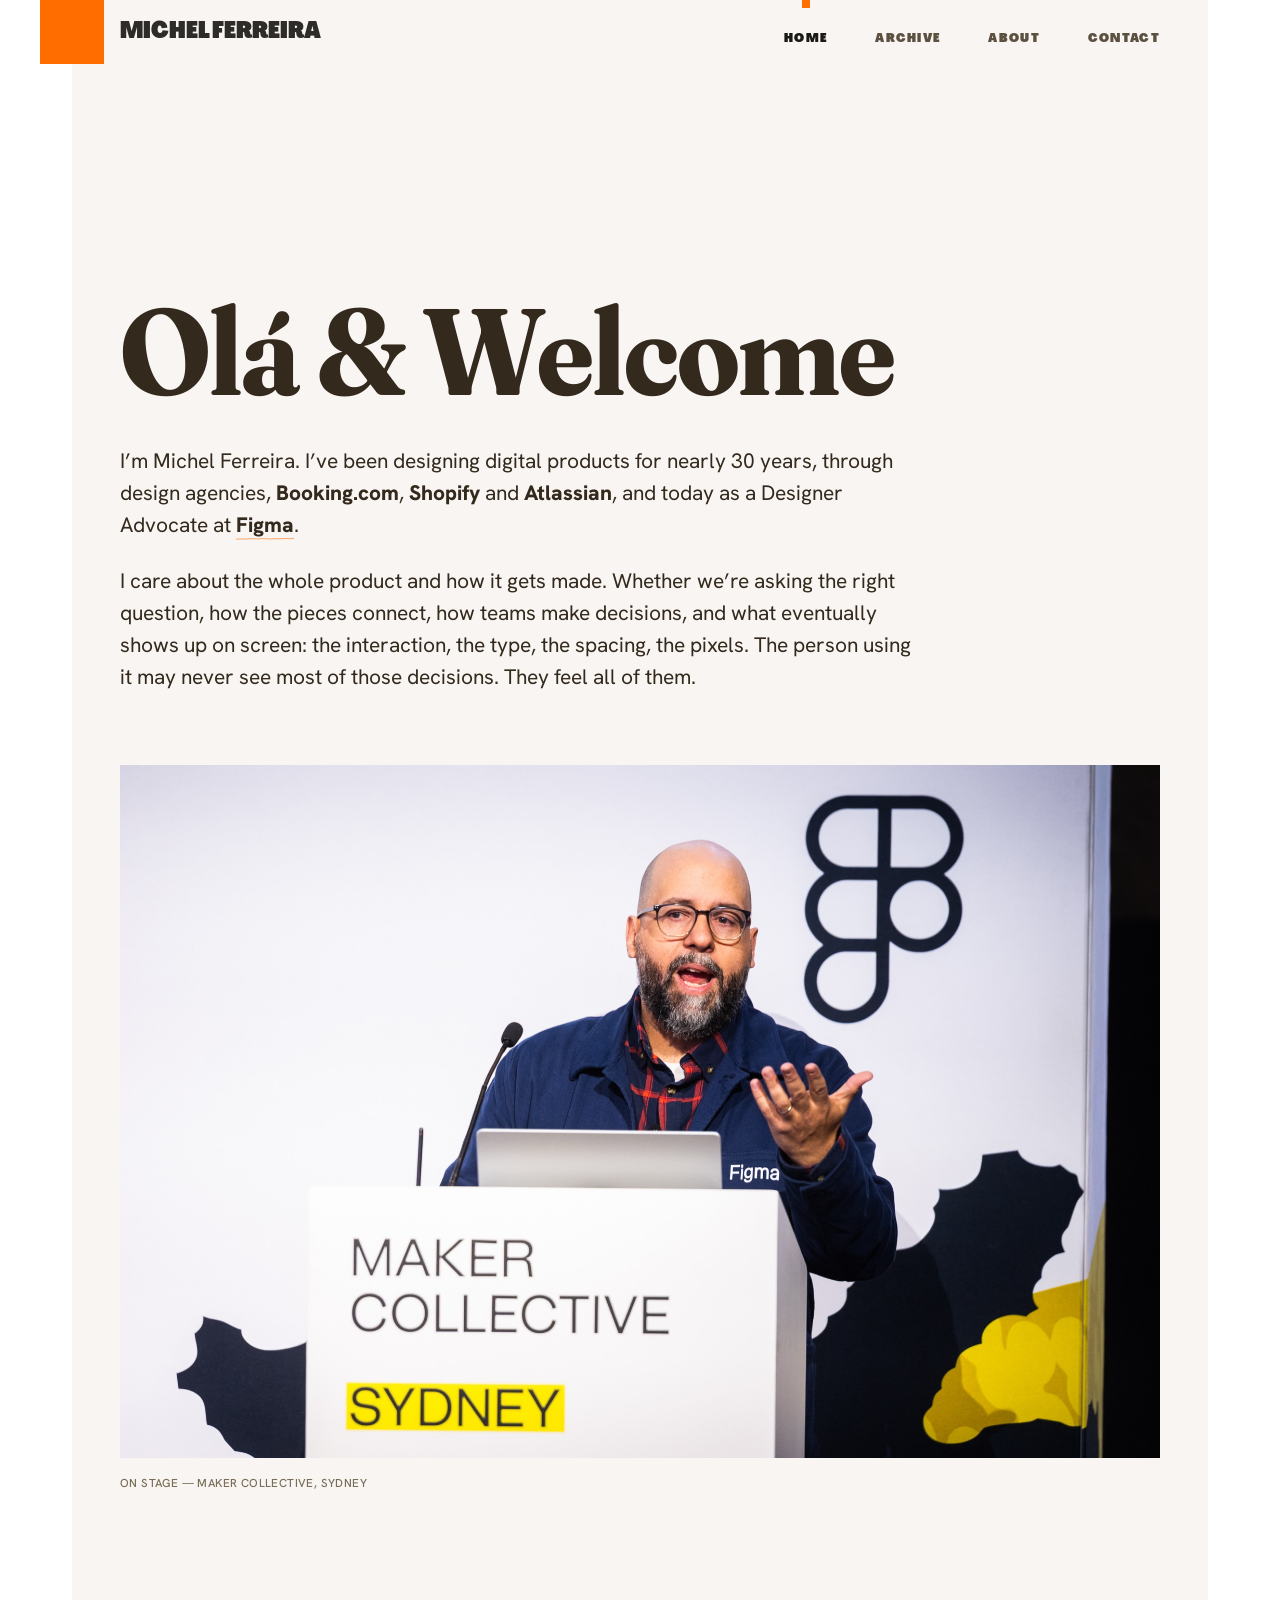
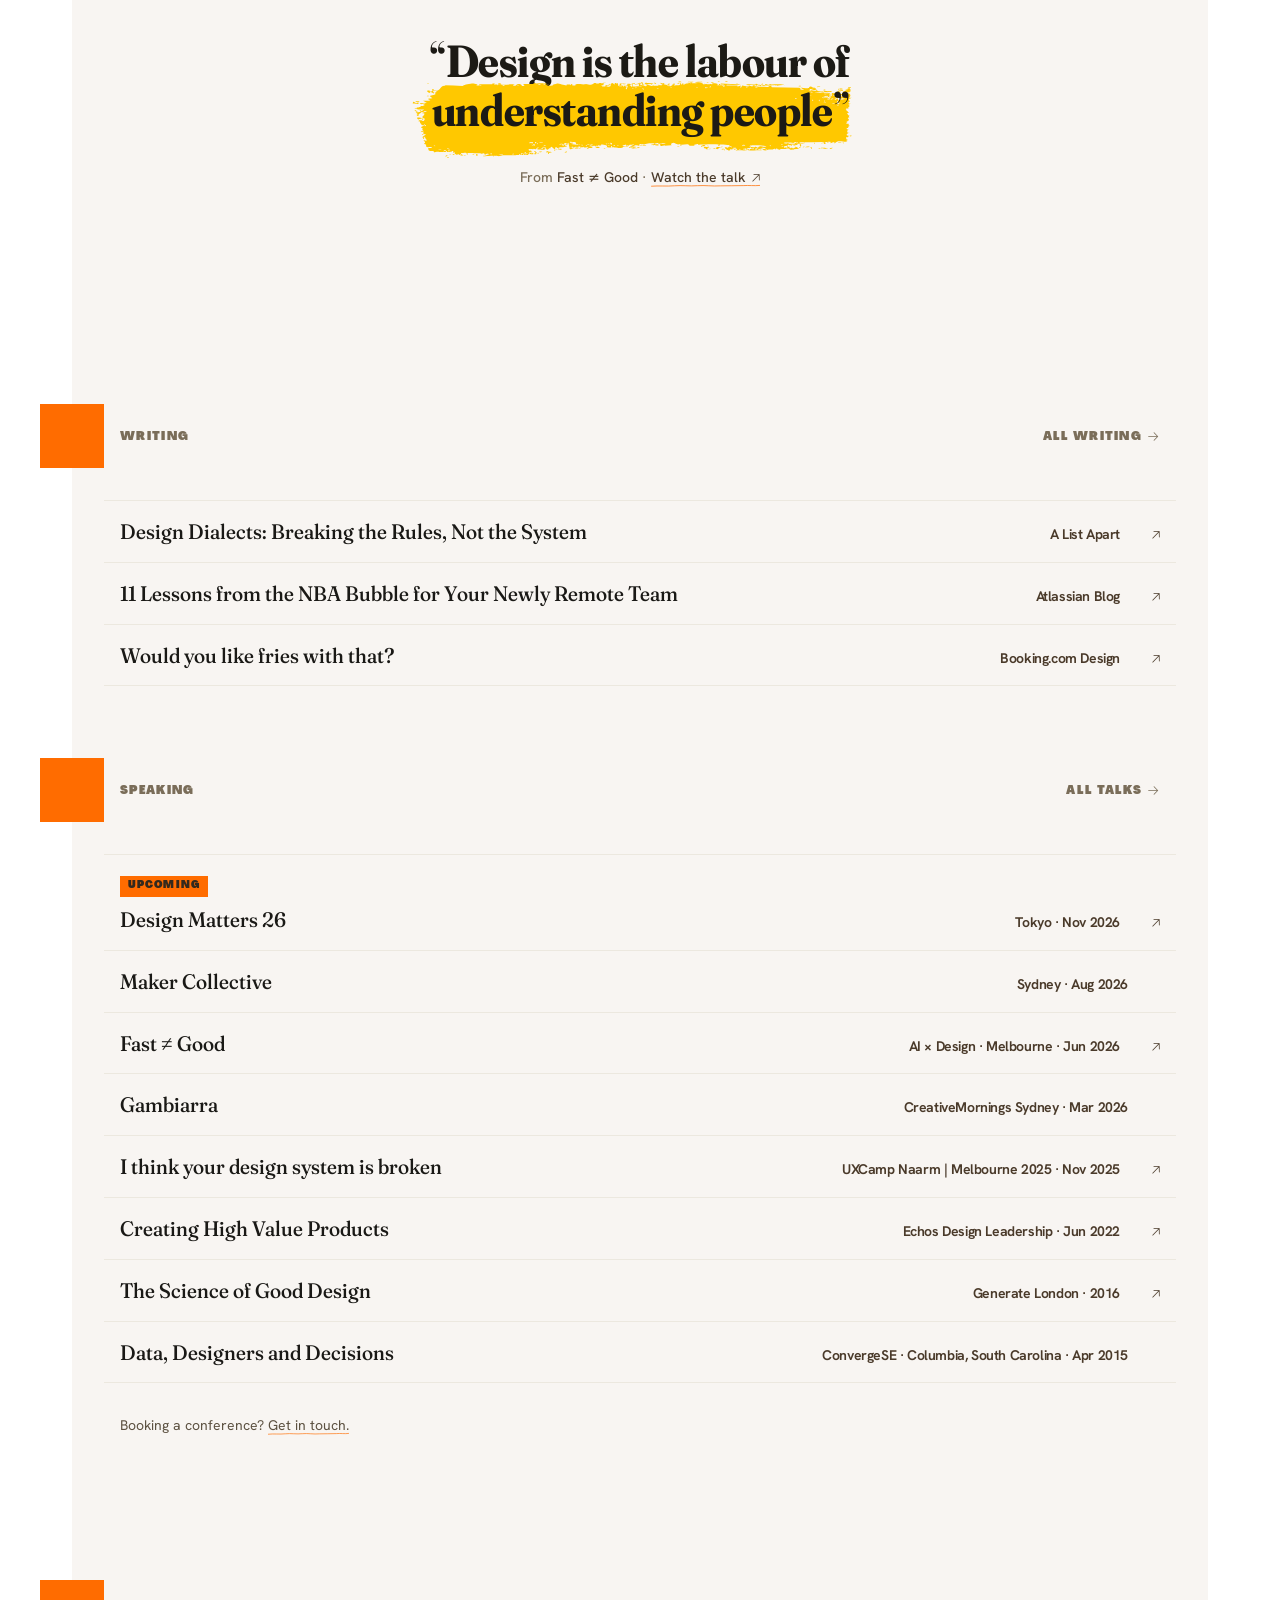
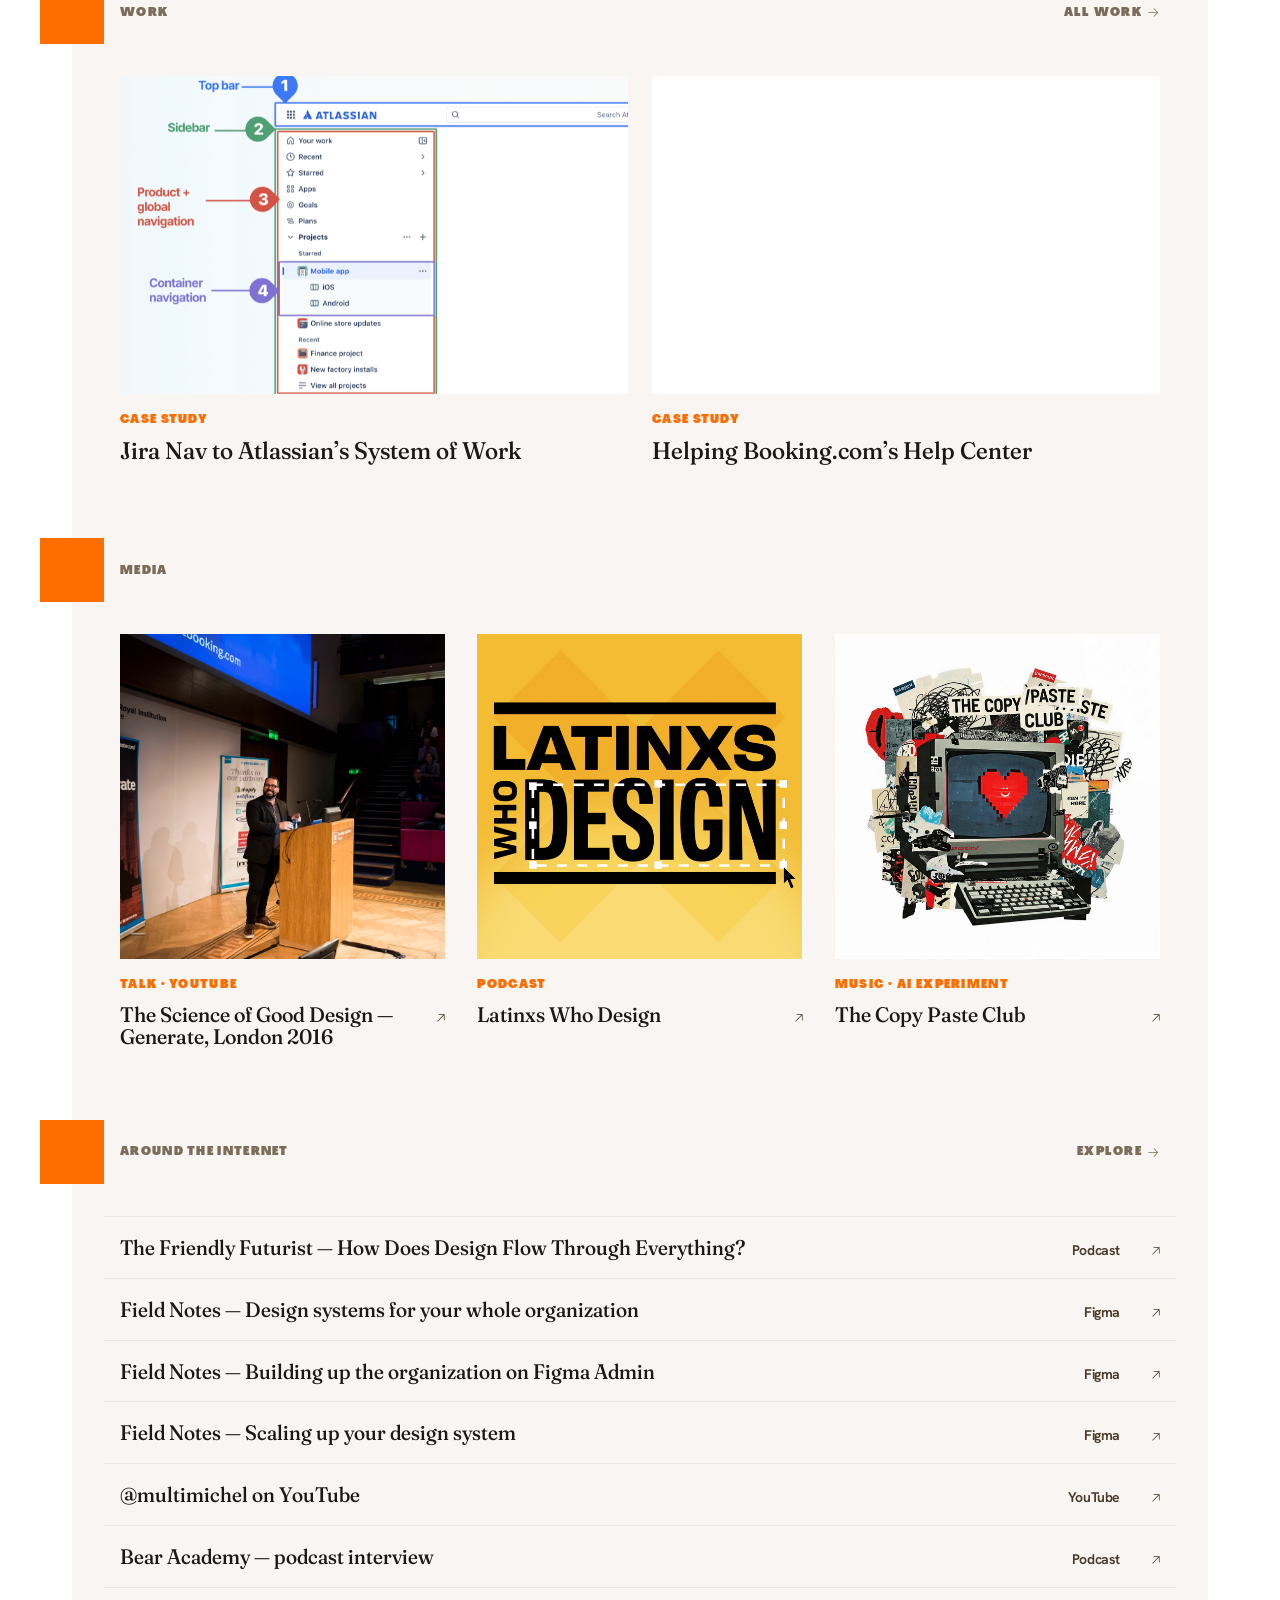
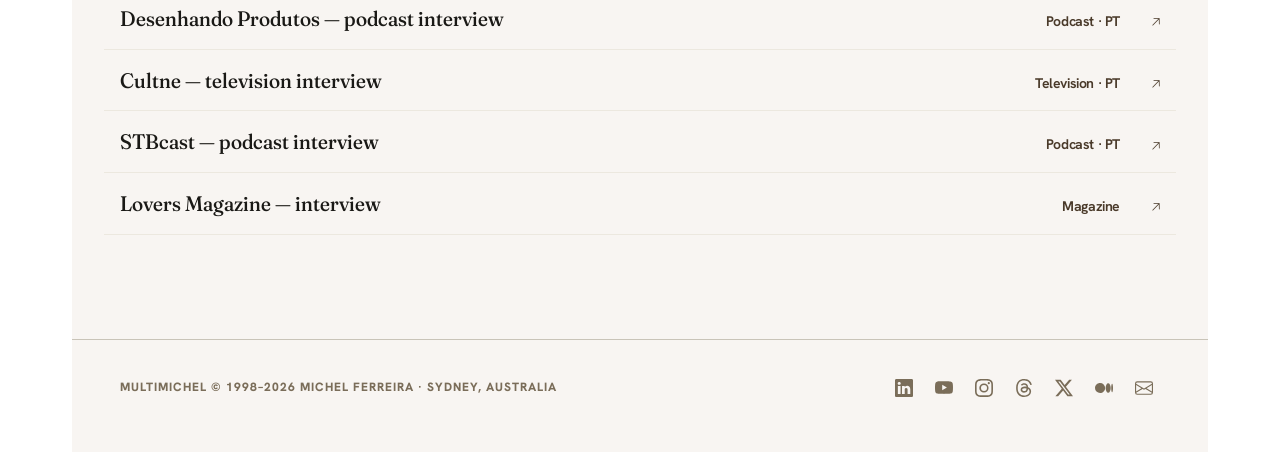
==== index.html @ 92e3f4e1 "Footer social icons: scale to 1.25 Growth is 4px a side against the 8px gap, so the hovered icon com" ====
<!DOCTYPE html>
<html lang="en">
<head>
<meta charset="utf-8">
<meta name="viewport" content="width=device-width, initial-scale=1">
<title>MultiMichel — Michel Ferreira</title>
<meta name="description" content="Michel Ferreira — designer, speaker, podcaster, writer. Designer Advocate at Figma. Building things on the web since 1998.">
<meta property="og:title" content="MultiMichel — Michel Ferreira">
<meta property="og:description" content="Designer, speaker, podcaster, writer. Building things on the web since 1998.">
<link rel="stylesheet" href="tokens.css?v=69">
<link rel="stylesheet" href="multimichel.css?v=69">
<link rel="canonical" href="https://multimichel.com/">
<meta property="og:image" content="https://multimichel.com/img/og-default.jpg">
<meta property="og:image:width" content="1200">
<meta property="og:image:height" content="630">
<meta property="og:type" content="website">
<meta property="og:url" content="https://multimichel.com/">
<meta name="twitter:card" content="summary_large_image">
<link rel="icon" href="/favicon.svg" type="image/svg+xml">
<link rel="apple-touch-icon" href="/apple-touch-icon.png">
<meta name="theme-color" content="#F8F5F2">
</head>
<body>
<a class="skiplink" href="#main">Skip to content</a>

<header class="site">
  <div class="brand">
    <button class="brand-menu" type="button" aria-expanded="false" aria-controls="mobile-nav" aria-label="Open menu"><span class="menu-icon"><span></span><span></span></span></button>
    <a class="brand-link" href="/">MICHEL FERREIRA</a>
  </div>
  <nav class="main">
    <a href="/" aria-current="page">HOME</a>
    <a href="/archive">ARCHIVE</a>
    <a href="/about">ABOUT</a>
    <a href="/contact">CONTACT</a>
  </nav>
  <nav class="mobile-nav" id="mobile-nav" aria-label="Site">
    <a href="/" aria-current="page">HOME</a>
    <a href="/archive">ARCHIVE</a>
    <a href="/about">ABOUT</a>
    <a href="/contact">CONTACT</a>
  </nav>
</header>

<main id="main">
<div class="wrap">

  <section class="hero">
    <h1 class="display">Olá &amp; Welcome</h1>
    <div class="lede">
      <p>I&rsquo;m Michel Ferreira. I&rsquo;ve been designing digital products for nearly 30 years, through design agencies, <b>Booking.com</b>, <b>Shopify</b> and <b>Atlassian</b>, and today as a Designer Advocate at <b><a href="https://www.figma.com" target="_blank" rel="noopener noreferrer">Figma</a></b>.</p>
      <p>I care about the whole product and how it gets made. Whether we&rsquo;re asking the right question, how the pieces connect, how teams make decisions, and what eventually shows up on screen: the interaction, the type, the spacing, the pixels. The person using it may never see most of those decisions. They feel all of them.</p>
    </div>
  </section>

  <figure class="full natural">
    <img width="2000" height="1333" src="img/hero-speaking.jpg" alt="Michel Ferreira speaking at Maker Collective Sydney, laptop with a Figma sticker visible on the podium">
    <figcaption>On stage — Maker Collective, Sydney</figcaption>
  </figure>

  <figure class="quote-block">
    <blockquote class="quote"><span class="quote-mark">&ldquo;</span>Design is the labour of <span class="quote-tail"><span class="hl"><img class="hl-mark" src="img/highlight.svg" alt="" aria-hidden="true">understanding people</span><span class="quote-mark">&rdquo;</span></span></blockquote>
    <figcaption class="quote-source">
      From <cite>Fast &ne; Good</cite> · <a href="https://conffab.com/presentation/fast-≠-good/?gl=5ulxY9lWmOlu" target="_blank" rel="noopener noreferrer">Watch the talk<span class="arrow" aria-hidden="true">↗&#xFE0E;</span></a>
    </figcaption>
  </figure>

  <section id="writing">
    <div class="sechead"><i class="tab"></i><h2>Writing</h2><a class="more" href="/archive#Writing">All writing<span class="arrow" aria-hidden="true">→&#xFE0E;</span></a></div>
    <div class="rowlist" id="writing-list"></div>
  </section>

  <section id="speaking">
    <div class="sechead"><i class="tab"></i><h2>Speaking</h2><a class="more" href="/archive#Talk">All talks<span class="arrow" aria-hidden="true">→&#xFE0E;</span></a></div>
    <div class="rowlist" id="speaking-list"></div>
    <p class="aside-note">Booking a conference? <a href="/contact" class="aside-note-link">Get in touch.</a></p>
  </section>

  <section id="work">
    <div class="sechead"><i class="tab"></i><h2>Work</h2><a class="more" href="/archive#Work">All work<span class="arrow" aria-hidden="true">→&#xFE0E;</span></a></div>
    <div class="work-grid">
      <a class="work-card" href="/work-atlassian">
        <div class="zoomframe"><img loading="lazy" decoding="async" width="1600" height="1354" src="img/work-atlassian-cover.webp" alt="Annotated Atlassian Jira navigation diagram: top bar, sidebar, product and global navigation, container navigation" style="object-position:center 22%"></div>
        <div class="work-label">Case study</div>
        <div class="work-card-title"><img class="brush" src="img/highlight-white.svg" alt="" aria-hidden="true">Jira Nav to Atlassian&rsquo;s System of Work</div>
      </a>
      <a class="work-card" href="/work-booking">
        <div class="zoomframe"><img loading="lazy" decoding="async" width="1028" height="1548" src="img/work-booking-cover.png" alt="Booking.com cancellation policy screen on a phone mockup" style="object-position:center 30%"></div>
        <div class="work-label">Case study</div>
        <div class="work-card-title"><img class="brush" src="img/highlight-white.svg" alt="" aria-hidden="true">Helping Booking.com&rsquo;s Help Center</div>
      </a>
    </div>
  </section>

  <section id="media">
    <div class="sechead"><i class="tab"></i><h2>Media</h2></div>
    <div class="media-grid">
      <a class="media-card" href="https://www.youtube.com/watch?v=4Nk0ray32i0" target="_blank" rel="noopener noreferrer">
        <div class="zoomframe"><img loading="lazy" decoding="async" width="1400" height="934" src="img/generate-london-2016.jpg" alt="Michel Ferreira speaking at Generate Conference, London 2016" style="object-position:22% 38%"></div>
        <div class="media-label">Talk · YouTube</div>
        <div class="media-card-title"><span>The Science of Good Design — Generate, London 2016</span><span class="go" aria-hidden="true">↗&#xFE0E;</span></div>
      </a>
      <a class="media-card" href="https://open.spotify.com/show/0J3JdhM454AvedlYlXqeRZ" target="_blank" rel="noopener noreferrer">
        <div class="zoomframe"><img loading="lazy" decoding="async" width="640" height="640" src="img/media-latinxs.jpg" alt="Michel Ferreira recording an interview for Latinxs Who Design"></div>
        <div class="media-label">Podcast</div>
        <div class="media-card-title"><span>Latinxs Who Design</span><span class="go" aria-hidden="true">↗&#xFE0E;</span></div>
      </a>
      <a class="media-card" href="https://open.spotify.com/artist/4h20EEaSsJha8OKMiTfINg" target="_blank" rel="noopener noreferrer">
        <div class="zoomframe"><img loading="lazy" decoding="async" width="640" height="640" src="img/media-copypaste.jpg" alt="Michel Ferreira, portrait"></div>
        <div class="media-label">Music · AI experiment</div>
        <div class="media-card-title"><span>The Copy Paste Club</span><span class="go" aria-hidden="true">↗&#xFE0E;</span></div>
      </a>
    </div>
  </section>

  <section id="elsewhere">
    <div class="sechead"><i class="tab"></i><h2>Around the internet</h2><a class="more" href="/archive">Explore<span class="arrow" aria-hidden="true">→&#xFE0E;</span></a></div>
    <div class="rowlist" id="about-list"></div>
  </section>

</div>
</main>

<footer class="site">
  <p class="fineprint">MULTIMICHEL © 1998–2026 MICHEL FERREIRA · SYDNEY, AUSTRALIA</p>
  <nav class="social" aria-label="Elsewhere">
    <a class="social-icon" href="https://www.linkedin.com/in/michelpferreira/" target="_blank" rel="noopener noreferrer" aria-label="LinkedIn" title="LinkedIn"><svg viewBox="0 0 16 16" width="18" height="18" fill="currentColor" aria-hidden="true" focusable="false"><path d="M0 1.146C0 .513.526 0 1.175 0h13.65C15.474 0 16 .513 16 1.146v13.708c0 .633-.526 1.146-1.175 1.146H1.175C.526 16 0 15.487 0 14.854zm4.943 12.248V6.169H2.542v7.225zm-1.2-8.212c.837 0 1.358-.554 1.358-1.248-.015-.709-.52-1.248-1.342-1.248S2.4 3.226 2.4 3.934c0 .694.521 1.248 1.327 1.248zm4.908 8.212V9.359c0-.216.016-.432.08-.586.173-.431.568-.878 1.232-.878.869 0 1.216.662 1.216 1.634v3.865h2.401V9.25c0-2.22-1.184-3.252-2.764-3.252-1.274 0-1.845.7-2.165 1.193v.025h-.016l.016-.025V6.169h-2.4c.03.678 0 7.225 0 7.225z"/></svg></a>
    <a class="social-icon" href="https://www.youtube.com/@multimichel" target="_blank" rel="noopener noreferrer" aria-label="YouTube" title="YouTube"><svg viewBox="0 0 16 16" width="18" height="18" fill="currentColor" aria-hidden="true" focusable="false"><path d="M8.051 1.999h.089c.822.003 4.987.033 6.11.335a2.01 2.01 0 0 1 1.415 1.42c.101.38.172.883.22 1.402l.01.104.022.26.008.104c.065.914.073 1.77.074 1.957v.075c-.001.194-.01 1.108-.082 2.06l-.008.105-.009.104c-.05.572-.124 1.14-.235 1.558a2.01 2.01 0 0 1-1.415 1.42c-1.16.312-5.569.334-6.18.335h-.142c-.309 0-1.587-.006-2.927-.052l-.17-.006-.087-.004-.171-.007-.171-.007c-1.11-.049-2.167-.128-2.654-.26a2.01 2.01 0 0 1-1.415-1.419c-.111-.417-.185-.986-.235-1.558L.09 9.82l-.008-.104A31 31 0 0 1 0 7.68v-.123c.002-.215.01-.958.064-1.778l.007-.103.003-.052.008-.104.022-.26.01-.104c.048-.519.119-1.023.22-1.402a2.01 2.01 0 0 1 1.415-1.42c.487-.13 1.544-.21 2.654-.26l.17-.007.172-.006.086-.003.171-.007A100 100 0 0 1 7.858 2zM6.4 5.209v4.818l4.157-2.408z"/></svg></a>
    <a class="social-icon" href="https://instagram.com/multimichel" target="_blank" rel="noopener noreferrer" aria-label="Instagram" title="Instagram"><svg viewBox="0 0 16 16" width="18" height="18" fill="currentColor" aria-hidden="true" focusable="false"><path d="M8 0C5.829 0 5.556.01 4.703.048 3.85.088 3.269.222 2.76.42a3.9 3.9 0 0 0-1.417.923A3.9 3.9 0 0 0 .42 2.76C.222 3.268.087 3.85.048 4.7.01 5.555 0 5.827 0 8.001c0 2.172.01 2.444.048 3.297.04.852.174 1.433.372 1.942.205.526.478.972.923 1.417.444.445.89.719 1.416.923.51.198 1.09.333 1.942.372C5.555 15.99 5.827 16 8 16s2.444-.01 3.298-.048c.851-.04 1.434-.174 1.943-.372a3.9 3.9 0 0 0 1.416-.923c.445-.445.718-.891.923-1.417.197-.509.332-1.09.372-1.942C15.99 10.445 16 10.173 16 8s-.01-2.445-.048-3.299c-.04-.851-.175-1.433-.372-1.941a3.9 3.9 0 0 0-.923-1.417A3.9 3.9 0 0 0 13.24.42c-.51-.198-1.092-.333-1.943-.372C10.443.01 10.172 0 7.998 0zm-.717 1.442h.718c2.136 0 2.389.007 3.232.046.78.035 1.204.166 1.486.275.373.145.64.319.92.599s.453.546.598.92c.11.281.24.705.275 1.485.039.843.047 1.096.047 3.231s-.008 2.389-.047 3.232c-.035.78-.166 1.203-.275 1.485a2.5 2.5 0 0 1-.599.919c-.28.28-.546.453-.92.598-.28.11-.704.24-1.485.276-.843.038-1.096.047-3.232.047s-2.39-.009-3.233-.047c-.78-.036-1.203-.166-1.485-.276a2.5 2.5 0 0 1-.92-.598 2.5 2.5 0 0 1-.6-.92c-.109-.281-.24-.705-.275-1.485-.038-.843-.046-1.096-.046-3.233s.008-2.388.046-3.231c.036-.78.166-1.204.276-1.486.145-.373.319-.64.599-.92s.546-.453.92-.598c.282-.11.705-.24 1.485-.276.738-.034 1.024-.044 2.515-.045zm4.988 1.328a.96.96 0 1 0 0 1.92.96.96 0 0 0 0-1.92m-4.27 1.122a4.109 4.109 0 1 0 0 8.217 4.109 4.109 0 0 0 0-8.217m0 1.441a2.667 2.667 0 1 1 0 5.334 2.667 2.667 0 0 1 0-5.334"/></svg></a>
    <a class="social-icon" href="https://www.threads.com/@multimichel" target="_blank" rel="noopener noreferrer" aria-label="Threads" title="Threads"><svg viewBox="0 0 16 16" width="18" height="18" fill="currentColor" aria-hidden="true" focusable="false"><path d="M6.321 6.016c-.27-.18-1.166-.802-1.166-.802.756-1.081 1.753-1.502 3.132-1.502.975 0 1.803.327 2.394.948s.928 1.509 1.005 2.644q.492.207.905.484c1.109.745 1.719 1.86 1.719 3.137 0 2.716-2.226 5.075-6.256 5.075C4.594 16 1 13.987 1 7.994 1 2.034 4.482 0 8.044 0 9.69 0 13.55.243 15 5.036l-1.36.353C12.516 1.974 10.163 1.43 8.006 1.43c-3.565 0-5.582 2.171-5.582 6.79 0 4.143 2.254 6.343 5.63 6.343 2.777 0 4.847-1.443 4.847-3.556 0-1.438-1.208-2.127-1.27-2.127-.236 1.234-.868 3.31-3.644 3.31-1.618 0-3.013-1.118-3.013-2.582 0-2.09 1.984-2.847 3.55-2.847.586 0 1.294.04 1.663.114 0-.637-.54-1.728-1.9-1.728-1.25 0-1.566.405-1.967.868ZM8.716 8.19c-2.04 0-2.304.87-2.304 1.416 0 .878 1.043 1.168 1.6 1.168 1.02 0 2.067-.282 2.232-2.423a6.2 6.2 0 0 0-1.528-.161"/></svg></a>
    <a class="social-icon" href="https://x.com/multimichel" target="_blank" rel="noopener noreferrer" aria-label="X" title="X"><svg viewBox="0 0 16 16" width="18" height="18" fill="currentColor" aria-hidden="true" focusable="false"><path d="M12.6.75h2.454l-5.36 6.142L16 15.25h-4.937l-3.867-5.07-4.425 5.07H.316l5.733-6.57L0 .75h5.063l3.495 4.633L12.601.75Zm-.86 13.028h1.36L4.323 2.145H2.865z"/></svg></a>
    <a class="social-icon" href="https://multimichel.medium.com/" target="_blank" rel="noopener noreferrer" aria-label="Medium" title="Medium"><svg viewBox="0 0 16 16" width="18" height="18" fill="currentColor" aria-hidden="true" focusable="false"><path d="M9.025 8c0 2.485-2.02 4.5-4.513 4.5A4.506 4.506 0 0 1 0 8c0-2.486 2.02-4.5 4.512-4.5A4.506 4.506 0 0 1 9.025 8m4.95 0c0 2.34-1.01 4.236-2.256 4.236S9.463 10.339 9.463 8c0-2.34 1.01-4.236 2.256-4.236S13.975 5.661 13.975 8M16 8c0 2.096-.355 3.795-.794 3.795-.438 0-.793-1.7-.793-3.795 0-2.096.355-3.795.794-3.795.438 0 .793 1.699.793 3.795"/></svg></a>
    <a class="social-icon" href="/contact" aria-label="Email Michel" title="Email Michel"><svg viewBox="0 0 16 16" width="18" height="18" fill="currentColor" aria-hidden="true" focusable="false"><path d="M0 4a2 2 0 0 1 2-2h12a2 2 0 0 1 2 2v8a2 2 0 0 1-2 2H2a2 2 0 0 1-2-2zm2-1a1 1 0 0 0-1 1v.217l7 4.2 7-4.2V4a1 1 0 0 0-1-1zm13 2.383-4.708 2.825L15 11.105zm-.034 6.876-5.64-3.471L8 9.583l-1.326-.795-5.64 3.47A1 1 0 0 0 2 13h12a1 1 0 0 0 .966-.741M1 11.105l4.708-2.897L1 5.383z"/></svg></a>
  </nav>
</footer>

<script src="content.js?v=69"></script>
<script src="nav.js?v=69" defer></script>
<script>
(function(){
  function esc(s){return (s||"").replace(/&/g,"&amp;").replace(/</g,"&lt;")}

  // One row grammar for every list on this page:
  //   [kicker]   status or category, its own line
  //   Title            ↗   title left, action arrow at the right edge
  //   metadata
  // The arrow is a sibling of the title, never part of its text.
  // See .row in multimichel.css.
  function row(href, titleHtml, metaHtml, kickerHtml){
    var tag = href ? 'a' : 'div';
    var openAttrs = href ? ' href="'+href+'"'+MM.linkAttrs(href) : '';
    return '<'+tag+' class="row"'+openAttrs+'>'
      + (kickerHtml ? '<span class="kicker-line">'+kickerHtml+'</span>' : '')
      + '<span class="t">'+titleHtml+'</span>'
      + MM.actionMark(href)
      + '<span class="m">'+metaHtml+'</span>'
      + '</'+tag+'>';
  }

  // Writing is EDITORIALLY curated, not sorted by recency. These three show
  // continuity across the career — an independent publication, a company Michel
  // worked for, and the same practice a decade earlier. Fast ≠ Good is
  // deliberately absent: it already owns the quote feature directly above.
  // Home credits the PUBLICATION — who put the piece out — and drops the
  // platform it happens to be hosted on. The archive prints both. Same record,
  // two contexts: publication + platform are real fields on the item, not a
  // presentation-only override.
  var writingPicks = ["w-dialects", "w-nba-bubble", "w-fries"];
  document.getElementById("writing-list").innerHTML = writingPicks.map(function(id){
    var i = MM.items.filter(function(x){return x.id===id})[0];
    return i ? row(i.url, esc(i.title), esc(i.publication || i.platform || "")) : "";
  }).join("");

  // Speaking on Home is an edited selection that tells the ARC — current work
  // deliberately mixed with historical anchors, so the section reads as a long
  // speaking career rather than the Figma era alone. Recency is not the rule
  // and "pre-2026" is not a hiding rule: an entry appears because it is
  // upcoming, or because featured:true marks it as an anchor worth showing.
  // The full history lives in archive.html.
  var speakingFormats = {talk:1, keynote:1, panel:1, workshop:1, webinar:1};
  var talks = MM.items.filter(function(i){
    if (i.type !== "Talk" || !speakingFormats[i.format]) return false;
    if (i.status === "upcoming") return true;
    return i.status === "past" && i.featured === true && i.format !== "webinar";
  });
  talks.sort(function(a,b){
    if ((a.status==="upcoming") !== (b.status==="upcoming")) return a.status==="upcoming" ? -1 : 1;
    return String(b.date).localeCompare(String(a.date));
  });
  // eventName is editorial — rendered exactly as stored, never rebuilt from
  // eventName + location. talkTitle (when present) is the row title and
  // eventName drops into the meta line instead; showLocation controls
  // whether location is also shown there (off when it's baked into eventName,
  // e.g. "UXCamp Melbourne", "CreativeMornings Sydney").
  document.getElementById("speaking-list").innerHTML = talks.map(function(i){
    var title = i.talkTitle || i.eventName;
    var metaParts = [];
    if (i.talkTitle) metaParts.push(i.eventName);
    if (i.showLocation && i.location) metaParts.push(i.location);
    metaParts.push(i.displayDate || String(i.date).slice(0,4));
    // Status gets its own line above the title — it is neither part of the
    // title nor part of the metadata sentence. It disappears on its own the
    // moment an event stops being "upcoming".
    var kicker = i.status==="upcoming" ? '<span class="up">UPCOMING</span>' : null;
    return row(i.url, esc(title), metaParts.filter(Boolean).join(" · "), kicker);
  }).join("");

  // Around the internet — interviews and appearances elsewhere, newest first.
  var elsewhere = MM.items.filter(function(i){return i.type==="Interview" || i.type==="Video"});
  elsewhere.sort(function(a,b){return b.year-a.year});
  document.getElementById("about-list").innerHTML = elsewhere.map(function(i){
    var meta = [i.kind, i.lang==="pt-BR"?"PT":null].filter(Boolean).join(" · ");
    return row(i.url, esc(i.title), meta);
  }).join("");
})();
</script>
</body>
</html>
---- tokens.css ----
/* ============================================================
   MultiMichel — Design Tokens
   Source of truth: Figma node 1:1988 (Michel.com)
   Every visual value in the codebase must reference these.
   No hardcoded colors, sizes, fonts, or spacing anywhere else.
   ============================================================ */

/* ---------- FONT FILES ----------
   Agrandir is the IDENTITY face and is licensed for this site — it stays,
   untouched, on the wordmark and the labels.

   Family and Founders Grotesk (Klim) are not licensed here; their name tables
   say so out loud ("Not Licensed for Desktop Use"). They are replaced by the
   two open-licence faces that stand closest to them:

     Family           → Fraunces        (OFL, variable: opsz · wght · SOFT · WONK)
     Founders Grotesk → Hanken Grotesk  (OFL, variable: wght)

   Both replacements are VARIABLE, so one file per subset covers every weight
   the site asks for and the old per-weight file split disappears. Licences
   ship beside them (fonts/*-OFL.txt).

   The metrics are NOT the same as the originals, so the --type-* values below
   were re-tuned against them rather than carried over. See "REPLACEMENT
   TUNING" under ---------- TYPE ----------. */
@font-face{font-family:"Agrandir";src:url("fonts/Agrandir-TightBlack.ttf") format("truetype");font-weight:900;font-display:swap}
@font-face{font-family:"Fraunces";src:url("fonts/Fraunces-latin.woff2") format("woff2");font-weight:100 900;font-display:swap;unicode-range:U+0000-00FF,U+0131,U+0152-0153,U+02BB-02BC,U+02C6,U+02DA,U+02DC,U+0304,U+0308,U+0329,U+2000-206F,U+20AC,U+2122,U+2191,U+2193,U+2212,U+2215,U+FEFF,U+FFFD}
@font-face{font-family:"Fraunces";src:url("fonts/Fraunces-latin-ext.woff2") format("woff2");font-weight:100 900;font-display:swap;unicode-range:U+0100-02BA,U+02BD-02C5,U+02C7-02CC,U+02CE-02D7,U+02DD-02FF,U+0304,U+0308,U+0329,U+1D00-1DBF,U+1E00-1E9F,U+1EF2-1EFF,U+2020,U+20A0-20AB,U+20AD-20C0,U+2113,U+2C60-2C7F,U+A720-A7FF}
@font-face{font-family:"Hanken Grotesk";src:url("fonts/HankenGrotesk-latin.woff2") format("woff2");font-weight:100 900;font-display:swap;unicode-range:U+0000-00FF,U+0131,U+0152-0153,U+02BB-02BC,U+02C6,U+02DA,U+02DC,U+0304,U+0308,U+0329,U+2000-206F,U+20AC,U+2122,U+2191,U+2193,U+2212,U+2215,U+FEFF,U+FFFD}
@font-face{font-family:"Hanken Grotesk";src:url("fonts/HankenGrotesk-latin-ext.woff2") format("woff2");font-weight:100 900;font-display:swap;unicode-range:U+0100-02BA,U+02BD-02C5,U+02C7-02CC,U+02CE-02D7,U+02DD-02FF,U+0304,U+0308,U+0329,U+1D00-1DBF,U+1E00-1E9F,U+1EF2-1EFF,U+2020,U+20A0-20AB,U+20AD-20C0,U+2113,U+2C60-2C7F,U+A720-A7FF}


:root {

  /* ---------- FONTS ----------
     DECISION MADE: free stack for the two text faces, Agrandir kept.
     Nothing else in the codebase may name a font family directly.

       --font-serif    display + editorial serif   Fraunces        (was Family)
       --font-grotesk  running body + metadata     Hanken Grotesk  (was Founders)
       --font-label    IDENTITY — wordmark, nav,
                       section labels, chips       Agrandir        (unchanged)

     --font-label has no free substitute listed on purpose: Agrandir IS the
     identity here. If it ever fails to load the generic sans is a fallback,
     not a replacement. */
  --font-serif: "Fraunces", Georgia, "Times New Roman", serif;
  --font-grotesk: "Hanken Grotesk", system-ui, -apple-system, "Segoe UI", sans-serif;
  --font-label: "Agrandir", system-ui, sans-serif;

  /* ---------- the action mark ----------
     AGRANDIR DRAWS THE ARROW. Not a symbol font, and not whatever the system
     happens to hand back.

     Neither Fraunces nor Hanken Grotesk carries U+2197 or U+2192, so the mark
     is never drawn by the text faces. The original site got away with that in
     one place only: on the Media cards the arrow inherited the SERIF stack and
     Family — which does carry both glyphs — drew it, a real designed arrow.
     Everywhere else it fell through to whatever the platform supplied, which
     is how ↗ reached a colour emoji font on macOS.

     Agrandir carries both glyphs, is licensed, is already loaded, and is the
     identity face. So it draws every arrow on the site: one designed mark,
     identical on every platform, and structurally incapable of resolving to an
     emoji because the first font in the stack has the glyph. The symbol fonts
     stay on the tail purely as a net for the case where Agrandir fails to
     load — never trim them, but they should never be reached either. */
  --font-arrow: "Agrandir", "Apple Symbols", "Segoe UI Symbol",
                "Noto Sans Symbols 2", "DejaVu Sans", system-ui, sans-serif;
  /* Agrandir draws a small arrow on its em — 0.39em against Family's 0.71em —
     so the mark needs a much larger font-size to arrive at the same OPTICAL
     size. 1.18rem puts the ↗ at 7.4px tall, which is the size Family drew it
     on the Media cards: the one arrow in the original design that a real
     typeface drew, and the size this site is matching. rem, never em: the mark
     is the same size in every context by design. */
  --type-arrow-size: 1.18rem;

  /* ---------- Fraunces recipes, one per visual role ----------

     Fraunces is not set one way, because the design does not use its serif for
     one job. Four recipes, and a surface takes the one matching its ROLE — never
     the one matching its section.

     WONK 0 in all of them. Fraunces ships its wonky alternates on, which is
     where the ornamental circled ampersand in "Olá & Welcome" came from; WONK 0
     is the family's own conventional set. Never drop it from a recipe.

     opsz is pinned per role rather than left on `font-optical-sizing: auto`.
     Automatic optical sizing ties the cut to the pixel size, which is not what
     decides character here — the role is.

     SOFT rounds the terminals and is what keeps the serif warm rather than
     sharp. It is deliberately low on the quote MARKS alone. */

  /* Display — the hero and the quote's own two lines. Identical axes and weight
     by design, so they are one recipe: two tokens holding the same numbers is
     just a future drift. Only their sizes differ. */
  --serif-display: "opsz" 118, "SOFT" 48, "WONK" 0;
  --serif-display-weight: 700;

  /* The quote marks, and only the marks. They sit lighter than the words they
     enclose on purpose — the punctuation should not weigh as much as the
     sentence. Opening and closing take the same treatment: they are one role. */
  --serif-quote-mark: "opsz" 118, "SOFT" 6, "WONK" 0;
  --serif-quote-mark-weight: 625;

  /* Editorial rows — Writing, Speaking, Around the internet, Archive. Inherited
     from <body>, so it is what the serif does unless a surface says otherwise. */
  --serif-row: "opsz" 78, "SOFT" 48, "WONK" 0;
  --serif-row-weight: 500;

  /* Cards — Work and Media share their cut and differ only in size and leading,
     because they are the same component carrying different hierarchy. */
  --serif-card: "opsz" 72, "SOFT" 40, "WONK" 0;
  --serif-card-weight: 500;

  /* Emphasis inside running body copy. Hanken's 700 sits far closer to its own
     regular than Founders Grotesk Bold sat to Founders Regular, so <strong>
     was reading as a semibold and the company names stopped landing. 800
     restores the original's stem contrast against the body while still
     belonging inside the sentence; 850 starts to read as a separate weight.
     This is BODY emphasis only — heading and label weights are untouched. */
  --weight-emphasis: 800;

  /* ---------- COLOR ---------- */
  --paper: #F8F5F2;        /* page background — never pure white */
  --slate: #33291D;        /* primary dark: hero, intro body */
  --oak: #4A3A2A;          /* row metadata */
  --dim: #5C5141;          /* navigation */
  --ink: #1A1916;          /* row titles */
  --ink-quote: #1C1A15;    /* quote */
  --masthead: #2E2C29;     /* MICHEL FERREIRA */
  --muted: #7A6D59;        /* section labels (WRITING, SPEAKING, WORK) */
  --rule-light: #ECE8DF;   /* row separators */
  --rule-strong: #C9C4B8;  /* link underlines */
  --orange: #FF6C00;       /* the only orange. header block, section markers,
                              CASE STUDY label, hovers. Use sparingly. */
  --highlight: #F5C518;    /* hand-drawn quote highlight (verify against Figma) */

  /* ---------- TYPE ----------
     REPLACEMENT TUNING — read this before "correcting" any number below.

     The px values here are NOT the original design's numbers. Fraunces and
     Hanken Grotesk are set on different bodies than Family and Founders, so
     carrying the old numbers across would have changed the design:

                       cap/em      x-height/em
       Family   →  Fraunces      .660 → .700    .468 → .482
       Founders →  Hanken        .630 → .697    .437 → .493

     Hanken paints ~13% larger and ~11% wider at the same px: dropped in at
     24px it pushed the About prose from 7 lines to 8 and the intro from 6 to
     7. So each face is scaled back to the ORIGINAL optical size — matching
     x-height (text) and cap-height (display) — which also restores the
     original line lengths:

       serif  ×0.945   (660 / 700 cap) — display tiers only; see the row title
       sans   ×0.885   (24px Founders ≡ 21.25px Hanken, by x-height and by measure)

     The serif's set width is a separate problem, solved separately by pinning
     opsz — see the three recipes above. The scales assume that pinning; without
     it no size below is right. Note the EDITORIAL tier ends up needing no
     scaling at all, because its recipe already matches Family Medium's width.

     LEADING IS THEN HELD IN ABSOLUTE TERMS. Body copy still sets on a 35.5px
     line at desktop; the RATIO rises (1.48 → 1.67) purely because the em it is
     a ratio OF got smaller. Same apparent type size, same line length, same
     rhythm — that is the whole point. Scaling the ratio back down to "look
     normal" would tighten the page by ~17% and undo the match.

     Anything the label face (Agrandir) sets is untouched: it did not change. */
  /* Masthead — label face, 900, uppercase.
     Leading is declared in px, not inherited: body's 1.5 ratio is a body-copy
     value and on 24px produced a 36px line box — off the 8pt grid (36 = 4×8+4).
     32px puts the masthead's line box back on the grid. This governs the BOX
     only; Agrandir's caps fill its ascent almost exactly (cap 720 / asc 750)
     so the visible glyphs still sit high inside it. That is a font metric and
     is deliberately left alone. */
  --type-masthead-size: 24px;
  --type-masthead-leading: 32px;
  --type-masthead-tracking: -0.096px;

  /* Nav + section labels — label face, 900, uppercase */
  --type-label-size: 13px;
  --type-label-leading: 1.5;
  --type-label-tracking: 1.3px;
  /* Pen underline: rem, never em. As an em the same declaration produced a
     4.4px stroke on a 13px label and 8.2px on 24px prose — one treatment,
     three thicknesses. */
  --pen-thickness: 0.34rem;
  --pen-thickness-hover: 0.42rem;

  /* Hero — display recipe. 137px is the tuned desktop size; the clamp floor and
     slope are unchanged, so the headline holds its proportion down to a phone.
     Tracking is the tuned -1.8px expressed against that 137px as an em, so it
     stays proportional across the clamp instead of biting harder as type
     shrinks. */
  --type-hero-size: 137px;
  --type-hero-tracking: -0.0131em;

  /* There is no lede TYPE role. The homepage intro reads in the same Hanken
     style as every other paragraph on the site; what makes it the intro is
     where it sits and how wide it runs, not a size of its own. Hierarchy comes
     from composition. Only the paragraph gap below is intro-specific, and that
     is layout, not typography. */
  --gap-lede-paragraph: 24px;   /* between the two opening paragraphs */

  /* THE reading style. One Hanken paragraph setting for the whole site — the
     homepage intro, the About prose, anywhere running copy appears. 21/32 are
     chosen numbers, not computed ones: 32 sits on the 8pt grid and the ratio is
     written as the pair itself so the deliberate values stay visible and land
     exactly, rather than as a rounded decimal that computes to 32.004.
     The clamp steps down to a second deliberate pair, 16/24, because 21px in a
     294px phone column sets a 26-character line. Both ends are real values. */
  --type-body-size: clamp(16px, 1.8vw, 21px);
  --type-body-leading-ratio: calc(32 / 21);

  /* CONTENT ROW — Writing, Speaking, Around the internet and the whole Archive
     are ONE component. There is no per-section row typography and there must
     never be: if a list of titled links appears anywhere else, it uses these.
     The 18px/12.5px pairing this replaced was an accidental second tier, not a
     hierarchy level. */
  --type-row-title-size: 21px;
  --type-row-title-leading: 28.8px;

  /* Chips and micro-labels — the tier BELOW section labels: taxonomy chips,
     UPCOMING, archive filters, year counts. Was typed as 11px in four places
     and 11.5px in a fifth. */
  --type-chip-size: 11px;
  --type-chip-tracking: 1.1px;

  /* Secondary description under a row title / inside a case-study grid. Sits
     ABOVE the metadata in the hierarchy, so it may not be smaller than it. */
  --type-sub-size: 15px;

  /* Row metadata — the line under a row title. 650 rather than a nominal 500:
     Hanken runs thin where Founders Medium sat firm, and a light metadata line
     floats away from the title it belongs to, which reads as a spacing fault
     rather than a weight one. */
  --type-row-meta-size: 14px;
  --type-row-meta-leading: 18px;
  --type-row-meta-weight: 650;
  --type-row-meta-tracking: -0.4px;

  /* Wrapped row titles must read as ONE title, not two lines of prose.
     Desktop keeps the roomier 28.8px; mobile tightens to a ratio so a
     two-line serif title stays a single typographic unit. */
  --type-row-title-leading-mobile: 1.12;
  /* --type-row-meta-leading-mobile retired: it resolved to 17.5px against a
     desktop 18px, which is drift, not a breakpoint decision. Metadata sets on
     one leading at every width. */
  --gap-row-title-to-meta: 12px;

  /* Quote — serif Medium, centered. Serif scale, and the tracking follows the
     hero's move to em so it survives the clamp. */
  --type-quote-size: 45px;
  /* Leading lives on .quote as a ratio so it survives the clamp; the unused
     --type-quote-leading that used to sit here stated 48.5px against an actual
     49.68px, which is the kind of dead token that misleads the next reader. */
  --type-quote-tracking: -0.0104em;

  /* CARDS — one component, two hierarchy levels. A Work cover outranks
     everything else in its grid; a Media card sits at the content-row tier.
     They share a cut (--serif-card) and differ only here. */
  --type-work-title-size: 24px;
  --type-work-title-leading: 28.8px;
  --type-media-title-size: 21px;
  --type-media-title-leading: 22.5px;

  /* Case-study page title — serif Medium */
  --type-case-title-size: 28px;

  /* ---------- LAYOUT ---------- */
  /* Measured off the Figma redlines (Frame 5):
       0  → 16   white
       16 → 80   orange block (64×64) — straddles the rail/paper seam
       80 → 96   16px gap
       96        every piece of text: masthead, hero, labels, row titles
     So the block sits *in* the white and the text column is a single line
     all the way down. 16 · 64 · 16 · 96 — all on the 8pt grid. */
  --canvas-reference: 1496px;  /* desktop viewport the Figma frame targets */
  --gutter-page: 72px;         /* document gutter */
  /* TRIAL — desktop square geometry (option B).
     The square must straddle the rail/paper seam the way it already does on
     mobile: 50/50. With the old 16/96 pair it sat 88% in the white rail and
     clipped the paper by only 8px, because the desktop square (64) is SMALLER
     than the rail (72) while the mobile square (32) is BIGGER than its rail
     (24). Moving the block to 40 centres it on the 72px seam (40→104) and the
     text column follows at 120, keeping the 16px gap and the 72px white rail.
     Press G then click SQUARE (or press S) to compare against the old values.
     To revert permanently: content-start 96, block-inset 16. */
  --content-start: 120px;      /* primary content inset — one column, everything */
  --block-inset: 40px;         /* orange block's left edge from the page edge */
  /* The paper's inset from the rail, used on BOTH sides so the left and right
     edges can never drift apart again. Derived, never typed twice. */
  --content-inset: calc(var(--content-start) - var(--rail-width));
  --nav-gap: 48px;

  /* ---------- RAIL ----------
     The page ground is WHITE. The paper canvas is an inner column inset by
     --rail-width on both sides, so white shows down each edge. This is a
     rendered colour change, not empty padding — the contrast break is the
     point. Orange blocks sit on the rail/paper seam. */
  --rail: #FFFFFF;
  --rail-width: 72px;

  /* Left-oriented editorial canvas. NEVER:
     max-width: 1200px; margin: 0 auto;                        */

  /* The intro runs wider than the About prose measure on purpose. Same
     typography, different composition — that is where the hierarchy lives now
     that the intro has no size of its own. */
  --intro-max-width: 800px;

  /* ---------- ORANGE BLOCKS ---------- */
  --block-header-w: 64px;
  --block-header-h: 64px;      /* full square, matches the section markers */
  --block-marker: 64px;        /* section markers: 64 × 64 */
  --nav-current-marker: 8px;   /* current-page marker in the nav — on the 8/16/32 scale */
  --nav-current-marker-mobile: 16px; /* same marker, one step up for the mobile nav's larger links */

  /* ---------- SPACING SCALE ----------
     8pt grid: 8 · 16 · 32 · 48 · 72, plus multiples for large rhythm.
     Every gap, pad and margin must come from this scale. Nothing else. */
  --space-8: 8px;
  --space-16: 16px;
  --space-24-m: 24px;  /* mobile-only step; off the desktop 8/16/32/48/72 set */
  --space-32: 32px;
  --space-48: 48px;
  --space-72: 72px;
  --space-96: 96px;
  --space-128: 128px;
  --space-144: 144px;
  --space-160: 160px;
  --space-192: 192px;

  /* ---------- SECTION RHYTHM ---------- */
  /* --row-height retired: rows are a stacked kicker/title/meta grammar now,
     so their height comes from content + padding, not a fixed minimum. */
  /* Breathing room between two MAJOR narrative sections (About). One token,
     applied to every such boundary — never a per-section margin. */
  --gap-section-major: var(--space-160);
  --gap-label-to-rows: 32px;   /* WRITING label → first row */
  /* ONE canonical label→title relationship. Three components perform this same
     job — a row's kicker above its title, a Work card's CASE STUDY above its
     title, a Media card's label above its title — and all three take this
     token. It is not a general 8px: it is this relationship. */
  --gap-label-to-title: var(--space-8);
  /* Card cover → its label. Shared by both card types, same reasoning. */
  --gap-cover-to-label: var(--space-16);
  --gap-writing-to-speaking: 72px;

  /* ---------- MEDIA ---------- */
  --media-hero-w: 1400px;      /* opening photograph */
  --media-hero-h: 788px;
  --work-image-w: 680px;       /* case-study images */
  --work-image-h: 425px;
  --work-gap: 24px;

  /* ---------- MOTION ---------- */
  --zoom-scale: 1.04;          /* image zoom inside fixed crop: 1.03–1.06 */
  --zoom-duration: 400ms;
  --zoom-ease: cubic-bezier(0.25, 0.1, 0.25, 1);
}

@media (prefers-reduced-motion: reduce) {
  :root {
    --zoom-scale: 1;
    --zoom-duration: 0ms;
  }
}

/* ============================================================
   SUPPLEMENTARY TOKENS — outside node 1:1988's stated scope
   (masthead through WORK). Everything below covers surfaces the
   node doesn't define: case-study detail pages (dark theme, not
   part of the homepage canvas), WCAG-required text-safe color
   variants, and mobile breakpoints. Flagged separately per the
   constitution's authority rule 4 ("this file — for everything
   the Figma node doesn't cover"). Do not merge into the section
   above — keep the Figma-sourced tokens auditable on their own.
   ============================================================ */
:root {
  /* Case-study pages (work-*.html) render dark, matching the
     original black Framer source — outside the homepage canvas. */
  --dark-bg: #1B1611;
  --dark-ink: #F4EDE3;
  --dark-dim: #A99C8D;
  --dark-rule: #3A2F26;
  --white: #FFFFFF; /* intentional pure-white image-card backgrounds, both themes */

  /* Mobile breakpoint (<900px) overrides for --gutter-page / --block-marker.
     Figma's reference canvas is desktop-only (1496px); mobile scale-down is
     my own call per "mobile is authored, not shrunk," not a Figma value. */
  --gutter-page-mobile: 24px;
  --block-marker-mobile: 20px;

  /* The footer fineprint is its OWN micro-label role — heavier, wider-tracked
     and a half-step larger than a caption. It was borrowing --type-caption-size
     and the caption's weight, which made two different jobs look like one. */
  --type-fineprint-size: 12px;
  --type-fineprint-leading: 17.25px;
  --type-fineprint-tracking: 1px;
  --type-fineprint-weight: 800;

  /* Uppercase grotesk micro-labels — figure captions, case-study captions and
     stat labels. Deliberately NOT the fineprint: a caption sits under an image
     and stays quiet. These used to borrow
     --type-label-size (13px), which is the AGRANDIR label size. That worked
     while the grotesk was Founders, whose caps are 10% shallower than
     Agrandir's; Hanken's caps are within 3% of Agrandir's, so at a shared 13px
     a caption would now set as loud as a section label. Its own token, at the
     size that reproduces the original caption. */
  --type-caption-size: 11.5px;

  /* Micro-copy not covered by the Figma type scale (e.g. the "Booking a
     conference?" aside under Speaking). */
  --type-aside-size: 14px;

  /* About / contact surfaces — outside node 1:1988's scope. */
  --portrait-w: 480px;     /* constrained width for a vertical portrait figure */
  --measure: 720px;        /* running prose measure. Unchanged on purpose: the
                              measure is the design; the type was scaled to fit
                              it, not the other way round. */
  --measure-form: 560px;   /* form column — narrower than prose on purpose */
  --type-field-size: 17.5px; /* input text: large enough to feel authored, not admin */
}
---- multimichel.css ----
/* MultiMichel — homepage styles. All visual values come from tokens.css. */

*{margin:0;padding:0;box-sizing:border-box}
html{scroll-behavior:smooth;background:var(--rail)}
/* The ground is white. The paper canvas is an inner column inset by
   --rail-width on both sides, so white shows down each edge for the full
   height of the page. The contrast break is deliberate. */
body{
  background:var(--paper);
  border-left:var(--rail-width) solid var(--rail);
  border-right:var(--rail-width) solid var(--rail);
  color:var(--slate);font-family:var(--font-grotesk);font-variation-settings:normal;font-weight:400;line-height:1.5;-webkit-font-smoothing:antialiased;
  /* Declared ONCE, here, because font-variation-settings inherits: it reaches
     every serif surface on every page without a per-component repeat, and the
     faces that have no such axes (Agrandir, Hanken Grotesk) ignore it. The
     EDITORIAL recipe is the default — most of the serif on this site is row
     titles — and the two display surfaces override it. See tokens.css for the
     three recipes and why opsz is pinned per role rather than left on `auto`. */
  /* No axes here. <body> is set in Hanken, so declaring Fraunces axes on it
     only pushed them onto every element on the page through inheritance —
     which is what made Agrandir report "WONK 0" in devtools. Each serif rule
     now carries its own recipe instead. */
  font-variation-settings:normal;
}
/* height:auto is not optional once images carry intrinsic width/height
   attributes: without it the HTML height attribute dictates layout height and
   a 2000×1333 photo renders 1333px tall. With it, the attributes do only the
   job they are there for — reserving the right box so nothing shifts on load —
   while CSS keeps control of the rendered size. */
img{max-width:100%;height:auto;display:block}
a{color:inherit;text-decoration:none}
/* Emphasis inside running copy. --weight-emphasis, not a bare 700: see
   tokens.css for why Hanken needs more than 700 to match what Founders Bold
   did against its regular. Headings and labels set their own weight and are
   deliberately not routed through this. */
b,strong{font-weight:var(--weight-emphasis)}

/* Left-biased canvas: anchored to the page edge, not centered with auto margins.
   Inside the paper column, text is inset a further 16px so it lands at
   --content-start (72 rail + 16 = 88). The orange blocks pull back that 16px
   to sit flush on the rail/paper seam and break the text alignment on purpose. */
.wrap,header.site{max-width:var(--canvas-reference);padding-left:var(--content-inset);padding-right:var(--content-inset)}

/* Skip link — first focusable element on every page. Off-screen until focused,
   then lands on the marker rail like everything else. */
.skiplink{
  position:absolute;left:-9999px;top:0;z-index:100;
  font-family:var(--font-label);font-variation-settings:normal;font-weight:900;font-size:var(--type-label-size);
  letter-spacing:var(--type-label-tracking);text-transform:uppercase;
  background:var(--slate);color:var(--paper);padding:var(--space-16);
}
.skiplink:focus{left:0}
/* Kept in the document for structure and search, taken out of the picture.
   Not display:none — that would remove it from the accessibility tree too. */
.visually-hidden{
  position:absolute;width:1px;height:1px;margin:-1px;padding:0;
  overflow:hidden;clip-path:inset(50%);white-space:nowrap;border:0;
}

/* ---------- masthead & nav ----------
   The brand square is a real <button> (mobile menu control) and the
   wordmark a separate link, so the square can own its own tap target
   without nesting interactive elements. */
header.site{display:flex;align-items:flex-end;justify-content:space-between;padding-bottom:var(--space-32)}
.brand{display:flex;align-items:center}
.brand-link{text-box:trim-both cap alphabetic;font-family:var(--font-label);font-variation-settings:normal;font-weight:900;font-size:var(--type-masthead-size);line-height:var(--type-masthead-leading);letter-spacing:var(--type-masthead-tracking);color:var(--masthead);text-transform:uppercase}
/* The header square rides the SAME marker rail as every .sechead .tab:
   both resolve to --block-inset from the page edge, so the square hangs
   out of the content column exactly as the section markers do. Margin is
   declared once here — an earlier `margin:0` in this block was silently
   cancelling the rail offset and pulling the square inside the column. */
.brand-menu{
  position:relative;
  width:var(--block-header-w);height:var(--block-header-h);background:var(--orange);
  border:0;padding:0;flex:none;cursor:default;
  display:inline-flex;align-items:center;justify-content:center;
  margin:0 var(--space-16) 0 calc(var(--block-inset) - var(--content-start));
}
.brand-menu:disabled{opacity:1}
.menu-icon{display:none}
nav.main{display:flex;gap:var(--nav-gap);padding-bottom:var(--space-8)}
nav.main a{position:relative;font-family:var(--font-label);font-variation-settings:normal;font-weight:900;font-size:var(--type-label-size);line-height:var(--type-label-leading);letter-spacing:var(--type-label-tracking);color:var(--dim)}

nav.main a[aria-current="page"]{color:var(--ink)}
nav.main a[aria-current="page"]::before{
  content:"";position:absolute;left:50%;transform:translateX(-50%);
  /* Sits on the top edge of the page, level with the brand square, rather than
     floating just above the word. Derived from tokens rather than measured: the
     link sits (header square − its own height − the nav's bottom padding) below
     the header top, so undoing exactly that lands the marker at 0. */
  top:calc(100% + var(--space-8) - var(--block-header-h));
  width:var(--nav-current-marker);height:var(--nav-current-marker);
  background:var(--orange);
}

/* The mobile nav panel exists at every width but only ever paints inside
   the ≤900px block below — this base rule just keeps it out of layout
   above that breakpoint. */
.mobile-nav{display:none}

/* ---------- hero — large intentional opening whitespace ---------- */
.hero{padding-top:var(--space-192)}
/* The display role is the page's single statement voice, keyed to the JOB and
   not to the tag: an <h2> carrying the same weight in the page (about-v2's story
   headline) must be the same style. Every existing use is an <h1>, so the widened
   selector changes nothing that already renders. */
.display{
  font-family:var(--font-serif);font-variation-settings:var(--serif-row);
  font-weight:var(--serif-display-weight);
  font-variation-settings:var(--serif-display);
  /* Clamp floor and slope move with --type-hero-size on the same serif scale,
     so the headline holds its optical size at EVERY width — not only at the
     1496px reference. 52/10.2vw/148 → 49/9.6vw/140. */
  font-size:clamp(49px,9.6vw,var(--type-hero-size));
  letter-spacing:var(--type-hero-tracking);
  /* .96 → 1.02 sets the SAME absolute leading as before: the ratio grew by
     exactly as much as the font-size shrank, so a three-line headline still
     occupies the block it always did. */
  line-height:1.02;
  color:var(--slate);
}
@media(max-width:700px){.display{letter-spacing:-.03em}}

/* ---------- running copy ----------
   ONE reading style, shared. The homepage intro and the About prose are the
   same typography and differ only in measure — the intro runs wider because it
   opens the page. There is deliberately no .lede type declaration here: a
   second set of values is what made it a tier, and the tier is gone.
   Emphasis is the shared --weight-emphasis; the 700 that used to sit on .lede b
   was a local override that quietly undercut it. */
.lede,.prose{
  font-family:var(--font-grotesk);font-variation-settings:normal;
  font-weight:400;
  font-size:var(--type-body-size);
  line-height:var(--type-body-leading-ratio);
  color:var(--slate);
}
.lede{max-width:var(--intro-max-width);margin-top:var(--space-32)}
.lede p+p{margin-top:var(--gap-lede-paragraph)}


/* ---------- photo — 1400×788 reference (16:9) ---------- */
figure.full{margin:var(--space-72) 0 0}
figure.full img,figure.full video{width:100%;height:auto;aspect-ratio:1400/788;object-fit:cover}
/* Opt-in, per photo, at EVERY width. The 16:9 reference frame is a crop, and on
   a 3:2 source it takes ~8% off the top and bottom — enough to cut the Figma
   logo and the "SYDNEY" lockup out of the Maker Collective shot. .natural means
   this photograph's whole frame carries meaning, so it runs at its own ratio.
   It used to say that only below 900px, which left the crop in place on the
   desktop composition the class exists to protect. Still opt-in: the
   case-study covers are portrait and are meant to be cropped. */
figure.full.natural img,figure.full.natural video{aspect-ratio:auto;height:auto}
figcaption,.cap{font-family:var(--font-grotesk);font-variation-settings:normal;font-weight:500;font-size:var(--type-caption-size);letter-spacing:.4px;color:var(--muted);text-transform:uppercase;margin-top:var(--space-16)}

/* ---------- quote ----------
   The block owns the vertical rhythm; the quote itself no longer carries the
   margin, so the source line sits with it rather than floating off. */
.quote-block{margin:var(--space-144) 0;text-align:center}
.quote{
  text-align:center;
  font-family:var(--font-serif);font-variation-settings:var(--serif-row);
  font-weight:var(--serif-display-weight);
  font-variation-settings:var(--serif-display);
  /* Ceiling holds cap-height parity with the original 48px Family setting, so
     the desktop quote keeps its presence. Only the floor moved: the statement
     recipe sets wider than the old one, and at 28px the phone lost the two-line
     composition — "of" orphaned onto its own line and the highlight came apart. */
  font-size:clamp(24px,4.3vw,var(--type-quote-size));
  line-height:1.104;
  letter-spacing:var(--type-quote-tracking);
  color:var(--ink-quote);
  max-width:15em;
  margin:0 auto;
  padding:0 var(--space-16);
}
/* Attribution stays deliberately small — it is a footnote to the quote, not a
   second headline competing with it. */
.quote-source{
  margin:var(--space-32) auto 0;
  max-width:var(--measure-form);
  padding:0 var(--space-16);
  font-family:var(--font-grotesk);font-variation-settings:normal;
  font-size:var(--type-row-meta-size);
  line-height:1.5;
  color:var(--muted);
  /* this is a sentence, not a caption — opt out of the uppercase figcaption rule */
  text-transform:none;
  letter-spacing:normal;
}
.quote-source cite{font-style:normal;font-weight:500;color:var(--oak)}
.quote-source a{white-space:nowrap;color:var(--oak)}

/* z-index:0 gives .hl its own stacking context, so the brush at z-index:-1
   sits behind the words but still in front of the paper fill on <body>.
   Without it the brush paints underneath the body background and vanishes. */
/* ---------- yellow marker (highlighter) ----------
   Keep the original painted SVG behind the complete phrase. The image uses
   its natural aspect ratio, with a modest overshoot beyond both text edges. */
.hl{position:relative;z-index:0;white-space:nowrap;display:inline-block}
/* The marks sit lighter than the words they enclose — punctuation should not
   weigh as much as the sentence. Opening and closing take the same treatment;
   they are one role, and splitting them would be exactly the kind of local
   difference this system does not keep. */
.quote-mark{position:relative;z-index:1;font-weight:var(--serif-quote-mark-weight);font-variation-settings:var(--serif-quote-mark)}
/* The closing ” belongs to the highlighted phrase — on a wide viewport it was
   breaking onto a line of its own. Marker styling is untouched. */
.quote-tail{white-space:nowrap}
.hl-mark{
  position:absolute;
  left:-5%;
  top:-8%;
  width:110%;
  /* Height is keyed to the LINE BOX, not to the brush's own width. Left on the
     SVG's intrinsic aspect it scaled with the phrase, so it only covered the
     words at roughly the homepage phrase's length — a short highlight ("hard.")
     collapsed to a thin stripe floating above the text. 155% is the ratio the
     homepage brush already had at every width, so that quote is unmoved. */
  height:155%;
  max-width:none;
  /* fill, not cover: stretching keeps the tapered hand-drawn ends, which is the
     whole point of the mark. cover would crop it into a hard rectangle. */
  object-fit:fill;
  z-index:-1;
  pointer-events:none;
}

/* ---------- section markers ----------
   The marker is taken OUT of flow so it never pushes the label. That keeps
   every piece of text — section labels and the row titles beneath them — on
   one column at --content-start, while the square sits out in the white rail
   (8 → 72), flush against the rail/paper seam. */
/* The row is as tall as the marker, so the square and the label are centred
   against the SAME box rather than the label's much shorter line box. The
   square centres by the box model (top/bottom 0 + auto margins), not by a
   transform, and neither element carries a positional nudge. */
.sechead{
  position:relative;display:flex;align-items:center;
  min-height:var(--block-marker);
  margin-bottom:var(--gap-label-to-rows);
}
.sechead .tab{
  position:absolute;
  left:calc(var(--block-inset) - var(--content-start));
  top:0;bottom:0;margin-block:auto;
  width:var(--block-marker);height:var(--block-marker);
  background:var(--orange);
}
/* Copy-permalink affordance, added by nav.js. Sits exactly inside the
   marker's own box (inset:0) so the square's size/position never changes —
   invisible until hover/focus, same square either way. */
.tab-copy{
  position:absolute;inset:0;
  display:flex;align-items:center;justify-content:center;
  background:transparent;border:0;padding:0;margin:0;cursor:pointer;
  color:#fff;opacity:0;transition:opacity .15s ease;
}
.sechead .tab:hover .tab-copy,
.tab-copy:focus-visible{opacity:1}
.tab-copy:focus-visible{outline:2px solid var(--ink);outline-offset:2px}
.tab-copy-status{
  position:absolute;left:50%;top:calc(100% + 8px);transform:translateX(-50%);
  white-space:nowrap;
  font-family:var(--font-grotesk);font-variation-settings:normal;font-size:11px;font-weight:600;
  background:var(--ink);color:var(--paper);
  padding:4px 8px;border-radius:3px;
  opacity:0;pointer-events:none;transition:opacity .15s ease;
}
.sechead .tab.is-copied .tab-copy-status{opacity:1}
/* Page-level eyebrow — the same label treatment as a section name
   (.sechead h2), used above an H1 rather than above a list. Tied to the
   heading it introduces, never a floating line of body text. */
.eyebrow{font-family:var(--font-label);font-variation-settings:normal;font-weight:900;font-size:var(--type-label-size);line-height:var(--type-label-leading);letter-spacing:var(--type-label-tracking);color:var(--muted);text-transform:uppercase;margin-bottom:var(--space-16)}
/* Agrandir's caps fill its ascent (cap 720 / asc 750), so the visible
   letterforms sit 0.11em above the centre of their own line box — geometric
   centring alone leaves the label reading high against the square. The padding
   is exactly twice that, because centring halves whatever is added. Metric
   compensation applied once in the shared component, not a per-section nudge. */
/* Label and action share ONE type definition — same face, size, leading,
   tracking and colour — so the pair sits on a single optical line. Only the
   action's placement differs.

   text-box trims the line box down to cap-height/baseline, so the box the
   browser centres IS the visible word. That removes the need for any
   cap-height offset: align-items:center now centres what you actually see.
   Browsers without text-box fall back to the untrimmed box, which is the
   behaviour this had before — never worse. */
.sechead h1,.sechead h2,.sechead .more{
  font-family:var(--font-label);font-variation-settings:normal;
  font-weight:900;
  font-size:var(--type-label-size);
  line-height:1;
  text-box:trim-both cap alphabetic;
  /* Symmetric: the underline needs room below the baseline (text-box trims the
     box bottom TO the baseline), and equal padding top and bottom keeps the
     caps dead-centre against the marker. */
  padding:0.5rem 0;
  letter-spacing:var(--type-label-tracking);
  color:var(--muted);
  text-transform:uppercase;
}
.sechead .more{margin-left:auto}


/* ---------- editorial rows — ONE grammar, everywhere ----------
   Speaking, Writing, Archive, Around-the-internet and Media all render the
   same four-part row, stacked at every width:

       KICKER      optional — status (UPCOMING) or category (WRITING, TALK…)
       Title ↗     the click target; the arrow belongs to it
       metadata    where / when / source
       description optional

   There is no second arrow column and no side-by-side variant. Anything that
   belongs to the row belongs in this stack. */
a.row,div.row{
  display:grid;
  grid-template-columns:minmax(0, 1fr) auto;
  column-gap:var(--space-16);
  /* Title, metadata and arrow share ONE baseline at every width. Without this
     the arrow floated to the top of the row while the publication sat on the
     baseline beside it — the two never lined up. */
  align-items:baseline;
  padding:var(--space-16);margin:0 calc(-1 * var(--space-16));
  border-bottom:1px solid var(--rule-light);transition:background .15s;
}
/* Kicker, metadata and description run the full width; only the title shares
   its line with the action arrow. */
.row .kicker-line,.row .m,.row .sub{grid-column:1 / -1}
.row .t{grid-column:1}
.row .go{grid-column:2}
a.row{cursor:pointer}
/* Hover + keyboard focus share ONE treatment: the row inverts to the slate
   ground so #FF6C00 has a dark backdrop to sit on. Orange on paper is 2.6:1;
   orange on slate clears AA comfortably, so the brand colour is untouched and
   the contrast is solved by what sits behind it. */
a.row:hover,a.row:focus-visible{background:var(--slate);outline:none}
a.row:focus-visible{outline:2px solid var(--orange);outline-offset:-2px}
.rowlist .row:first-child{border-top:1px solid var(--rule-light)}

.row .t{font-family:var(--font-serif);font-variation-settings:var(--serif-row);font-weight:var(--serif-row-weight);font-size:var(--type-row-title-size);line-height:var(--type-row-title-leading);color:var(--ink)}
a.row:hover .t,a.row:focus-visible .t{color:var(--orange)}
.row .m{font-family:var(--font-grotesk);font-variation-settings:normal;font-weight:var(--type-row-meta-weight);font-size:var(--type-row-meta-size);line-height:var(--type-row-meta-leading);letter-spacing:var(--type-row-meta-tracking);color:var(--oak);margin-top:var(--gap-row-title-to-meta)}
.row .sub{font-family:var(--font-grotesk);font-variation-settings:normal;font-weight:400;font-size:var(--type-sub-size);line-height:1.4;color:var(--muted);margin-top:var(--space-8);max-width:640px}
/* Metadata and description flip to paper so they stay readable on the slate. */
a.row:hover .m,a.row:focus-visible .m,
a.row:hover .sub,a.row:focus-visible .sub{color:var(--paper)}
a.row:hover .cat,a.row:focus-visible .cat{background:transparent;color:var(--paper);box-shadow:inset 0 0 0 1px currentColor}

/* ---------- action arrow — ONE mark, ONE treatment, every context ----------
   Position: .go takes the right edge of the title line, in its own grid cell.
   Because it is a sibling of the title rather than part of its text, a long
   title wraps on its own measure and never reflows around the arrow — and the
   arrow can never be stranded alone on a line. ↗ leaves the site, → stays.

   Compact navigation labels (ALL WRITING →, Next: … →, ORIGINAL PUBLICATION ↗)
   keep their arrow INLINE — they are labels, not editorial rows — but they are
   no longer bare characters loose in the sentence. They carry .arrow: the same
   rule, the same size, the same text presentation, differing only in taking the
   label's own colour, because they sit inside the words.

   ONE DESIGNED MARK, AT ONE SIZE, EVERYWHERE. Agrandir draws it — see
   --font-arrow in tokens.css. That is what keeps ↗ off the emoji font: the
   first family in the stack owns the glyph, so nothing ever falls through to
   the platform. font-variant-emoji and the U+FE0E in the markup stay as belt
   and braces for the case where Agrandir has not loaded yet.

   Sizing this mark by its font-size is a trap: Agrandir draws a small arrow on
   a large em, so the SAME font-size that suits a label produces a mark half the
   size of the one the original design showed. --type-arrow-size is set from the
   rendered glyph height instead, and no context may override it — an inline
   label arrow and a row's action mark are the same mark. */
/* Agrandir draws it, at --type-arrow-size, in both variants — see tokens.css.
   The two variants differ only in how they meet the line they sit on:
     .go    a grid/flex item with its own cell, baseline-aligned by the parent.
            Keeps line-height 1; at 18.8px it is shorter than the title's line
            box, so it cannot change a row's height.
     .arrow inline INSIDE a label, where an 18.8px inline box would grow a 13px
            label's line box and push the section marker out of alignment.
            line-height 0 takes it out of the line-box calculation entirely, so
            the mark paints at full size and the label's rhythm is untouched. */
.arrow,.go{
  font-family:var(--font-arrow);font-variation-settings:normal;
  font-weight:900;
  font-size:var(--type-arrow-size);
  font-variant-emoji:text;
  /* The mark belongs to the word it follows: never break between them, and
     never let the mark start a line on its own. */
  white-space:nowrap;
}
/* The .065em in both variants is ONE number for ONE reason: Agrandir draws ↗
   sitting 0.065em clear of the baseline, where the original design's arrow sat
   on it. Without this the mark floats a pixel high against the metadata beside
   it. .go is a grid/flex item so vertical-align does not reach it and it takes
   the offset positionally; .arrow is inline and takes it as vertical-align.
   Same compensation, expressed the only way each context allows. */
.go{color:var(--oak);line-height:1;position:relative;top:.065em}
/* Inline inside a label, so it takes that label's colour and its hover with it. */
.arrow{color:inherit;line-height:0;vertical-align:-.065em;margin-left:.3em}
/* A mark that LEADS its label ("← Back to Home") rather than trailing it. Not a
   second treatment: same face, same size, same nudge — the gap just moves to
   the other side of the glyph. */
.arrow.is-before{margin-left:0;margin-right:.3em}
a.row:hover .go,a.row:focus-visible .go{color:var(--orange)}

/* ---------- kickers: status and category ----------
   Both sit on their own line above the title. They are deliberately NOT the
   same weight: UPCOMING is live, actionable status; a category is a filing
   label that exists to help scanning and must stay behind the title. */
.row .kicker-line{display:block;margin-bottom:var(--gap-label-to-title)}
.row .up,.row .cat{
  display:inline-block;
  font-family:var(--font-label);font-variation-settings:normal;font-weight:900;font-size:var(--type-chip-size);letter-spacing:var(--type-chip-tracking);
  text-transform:uppercase;
}
/* Slate on orange, not white on orange — white was 2.84:1. */
.row .up{background:var(--orange);color:var(--slate);padding:2px var(--space-8)}
.row .cat{background:var(--rule-light);color:var(--oak);padding:2px var(--space-8);border-radius:2px}

/* ---------- desktop composition ----------
   Same markup, same source order, different arrangement: above the mobile
   breakpoint the row becomes an editorial two-column rhythm — title on the
   left, source/date in the secondary right-hand column, sharing a baseline.
   Kicker and description still span the full width, so the reading order is
   unchanged; only the middle band splits.
   This is one grammar composed two ways, NOT two markups — nothing here
   reintroduces the old has-badge / has-ext / rowbody variants. */
@media(min-width:901px){
  a.row,div.row{
    display:grid;
    /* minmax(0,1fr) not 1fr: a bare 1fr floors at the title's min-content
       width, so a long unbroken title would refuse to wrap and shove the
       metadata column off the row. */
    grid-template-columns:minmax(0, 1fr) auto auto;
    /* The markup order is title -> arrow -> metadata (columns 1, 3, 2) because
       that order is what mobile needs. Default sparse auto-placement never
       moves backwards, so metadata could not reclaim column 2 and dropped onto
       a row of its own. Dense lets it fill the hole, so the row is one line. */
    grid-auto-flow:dense;
    column-gap:var(--space-32);
    align-items:baseline;
  }
  .row .kicker-line{grid-column:1 / -1}
  .row .t{grid-column:1}
  /* Back into its own column: no stacking margin, right-aligned, and kept on
     one line so it reads as a column rather than a second sentence. */
  .row .m{grid-column:2;margin-top:0;text-align:right;white-space:nowrap}
  .row .go{grid-column:3}
  .row .sub{grid-column:1 / -1}
}


/* ---------- hand-drawn link underline (pen) ----------
   ONE stroke, reused by every underlined link on the site. This is the PEN
   gesture: thin, slightly unsteady, drawn once. It is deliberately not the
   highlighter — the yellow marker behind "understanding people" is a separate,
   heavier gesture (.hl-mark).
   Painted as a background rather than a border so it never changes the line
   box, and so hover can thicken it without shifting a single glyph. */
.penline,
.lede a,
.prose a,
.aside-note-link,
.quote-source a{
  background-image:url("img/pen-underline.svg");
  background-repeat:no-repeat;
  background-position:0 100%;
  background-size:100% var(--pen-thickness);
  padding-bottom:.14em;
  transition:background-size .15s ease;
}
/* On by default rather than hover-only: on touch there is no hover, and the
   underline is the only thing marking these as links. Hover/focus thickens
   the same stroke instead of introducing a different affordance. */
.penline:hover,.penline:focus-visible,
.lede a:hover,.lede a:focus-visible,
.prose a:hover,.prose a:focus-visible,
.aside-note-link:hover,.aside-note-link:focus-visible,
.quote-source a:hover,.quote-source a:focus-visible{background-size:100% var(--pen-thickness-hover)}
.penline:focus-visible,
.lede a:focus-visible,
.prose a:focus-visible,
.aside-note-link:focus-visible,
.quote-source a:focus-visible{outline:2px solid var(--ink);outline-offset:3px}

/* ---------- hover / focus on a paper ground ----------
   Orange never becomes the text colour here: #FF6C00 on #F8F5F2 is 2.6:1, and
   a hover that REDUCES legibility is the wrong trade. The text stays dark and
   the orange arrives as the pen stroke underneath — the accent moves from the
   glyphs to the rule. Links that already show the stroke simply thicken it
   (see .penline); these three reveal it from zero. */
nav.main a,.sechead .more{
  background-image:url("img/pen-underline.svg");
  background-repeat:no-repeat;
  background-position:0 100%;
  background-size:100% 0;
  transition:background-size .15s ease;
}
/* Clearance is per-context and must NOT be set here: .sechead .more already
   gets symmetric padding from the label rule above, and re-declaring
   padding-bottom in this later rule silently overrode it — which is what put
   the stroke back through the word. nav links are untrimmed, so they get their
   own. */
nav.main a{padding-bottom:.5rem}
nav.main a:hover,nav.main a:focus-visible,
.sechead .more:hover,.sechead .more:focus-visible{background-size:100% var(--pen-thickness)}
/* Outline is :focus-visible ONLY — never on hover, never at rest. */
nav.main a:focus-visible,.sechead .more:focus-visible{outline:2px solid var(--ink);outline-offset:3px}

.aside-note{margin-top:var(--space-32);font-family:var(--font-grotesk);font-variation-settings:normal;font-size:var(--type-aside-size);color:var(--dim)}

/* ---------- portrait figure ----------
   A vertical portrait must not be forced into the 16:9 landscape frame that
   figure.full uses. Constrained width, left-aligned with the text column —
   the canvas is left-oriented, so a centred portrait would fight it. */
/* A vertical portrait must not be forced into the 16:9 landscape frame that
   figure.full uses — on the 1066×1600 About photograph that crop showed 37% of
   the image. Constrained width, left-aligned with the text column, whole frame.
   This rule was written for that photograph and sat unused while the figure
   carried .full; the class is the fix, not a new crop. */
figure.portrait{margin:var(--space-72) 0 0;max-width:var(--portrait-w)}
figure.portrait img{width:100%;height:auto;aspect-ratio:auto;object-fit:contain}

/* ---------- prose (about) ---------- */
.prose{max-width:var(--measure)}
.prose p+p{margin-top:var(--space-16)}


/* ---------- form (contact) ----------
   Rules, not boxes: an input is a line you write on, matching the editorial
   rows rather than importing a SaaS form kit. */
.form{max-width:var(--measure-form)}
.field{margin-bottom:var(--space-32)}
.field label{
  display:block;margin-bottom:var(--space-8);
  font-family:var(--font-label);font-variation-settings:normal;font-weight:900;font-size:var(--type-label-size);
  letter-spacing:var(--type-label-tracking);text-transform:uppercase;color:var(--muted);
}
.field input,.field textarea,.field select{
  width:100%;display:block;
  background:transparent;border:0;border-bottom:1.5px solid var(--rule-strong);
  padding:var(--space-8) 0;
  font-family:var(--font-grotesk);font-variation-settings:normal;font-size:var(--type-field-size);color:var(--ink);
  border-radius:0;-webkit-appearance:none;appearance:none;
}
.field textarea{resize:vertical;line-height:1.5}
.field select{cursor:pointer;background-image:none}
.field input:focus,.field textarea:focus,.field select:focus{outline:0;border-bottom-color:var(--orange)}
.field input[aria-invalid="true"],.field textarea[aria-invalid="true"]{border-bottom-color:var(--orange)}
.err{margin-top:var(--space-8);font-family:var(--font-grotesk);font-variation-settings:normal;font-size:var(--type-row-meta-size);color:var(--orange)}

.submit{
  display:inline-block;border:0;cursor:pointer;
  /* slate on orange: white was 2.84:1 */
  background:var(--orange);color:var(--slate);
  font-family:var(--font-label);font-variation-settings:normal;font-weight:900;font-size:var(--type-label-size);
  letter-spacing:var(--type-label-tracking);text-transform:uppercase;
  padding:var(--space-16) var(--space-32);border-radius:0;
  transition:opacity .15s;
}
.submit:hover{opacity:.85}
.submit:disabled{opacity:.4;cursor:default}
.form-status{margin-top:var(--space-16);font-family:var(--font-grotesk);font-variation-settings:normal;font-size:var(--type-row-meta-size);color:var(--dim);min-height:1.2em}
.form-status.is-error{color:var(--orange)}
.form-status.is-ok{color:var(--oak)}

/* about / contact section rhythm */
/* About's major narrative sections all sit on the same boundary gap. The
   section-heading component itself is untouched — this is the space BETWEEN
   sections, not inside them. */
#how-i-think,#at-figma,#route,#besides,#about-links{padding-top:var(--gap-section-major)}
#besides,#about-links{padding-bottom:var(--space-8)}
#contact-form{padding-top:var(--space-72)}
#elsewhere-contact{padding-top:var(--space-96);padding-bottom:var(--space-8)}

/* ---------- per-section rhythm — every value from the 8pt scale.
   Deliberately uneven: WORK gets the biggest run-up, MEDIA the tightest,
   so the cadence modulates rather than repeating. ---------- */
#writing{padding-top:var(--space-72)}
#speaking{padding-top:var(--gap-writing-to-speaking)}
#work{padding-top:var(--space-144)}
#media{padding-top:var(--space-72)}
#elsewhere{padding-top:var(--space-72);padding-bottom:var(--space-8)}

/* ---------- fixed-frame image zoom hover ---------- */
.zoomframe{overflow:hidden;display:block;background:var(--white)}
.zoomframe img{transition:transform var(--zoom-duration) var(--zoom-ease);transform:scale(1);will-change:transform}
.zoomframe:hover img{transform:scale(var(--zoom-scale))}

/* ---------- work — two compact visual case studies, side by side.
   680×425 reference ratio (8:5), work-gap is a Figma value (24px). ---------- */
/* Two across wherever two fit — same content-width logic as .media-grid.
   Below 560px a single case-study cover would otherwise run full-bleed huge. */
.work-grid{display:grid;grid-template-columns:1fr 1fr;gap:var(--work-gap);margin-top:0}
@media(max-width:560px){.work-grid{grid-template-columns:1fr;gap:var(--space-48)}}
.work-card{display:block}
.work-card .zoomframe{aspect-ratio:680/425}
.work-card .zoomframe img{width:100%;height:100%;object-fit:cover}
/* CASE STUDY label uses the label face, all-caps — matching node 13:688. */
/* Work and Media are ONE anatomy — cover, label, title — so both of the stack's
   relationships are declared here once, for both cards, and neither card owns a
   spacing value of its own. Only the title SIZE differs, because Work and Media
   are genuinely different hierarchy. */
.work-label,.media-label{
  font-family:var(--font-label);font-variation-settings:normal;font-weight:900;font-size:var(--type-label-size);
  letter-spacing:var(--type-label-tracking);color:var(--orange);text-transform:uppercase;
  margin-top:var(--gap-cover-to-label);
}
.work-card-title,.media-card-title{
  font-family:var(--font-serif);font-variation-settings:var(--serif-row);font-weight:var(--serif-card-weight);
  font-variation-settings:var(--serif-card);
  color:var(--ink);
  margin-top:var(--gap-label-to-title);
}
/* block + fit-content, never inline-block: an inline-block sits on the parent's
   text baseline, so its line box inherits the parent's strut and leaves a few
   stray pixels under the title that Media — a flex title — never had. That
   asymmetry is the whole reason the same 8px measured differently on the two
   cards. width:fit-content keeps the shrink-to-fit box the brush needs. */
.work-card-title{position:relative;display:block;width:fit-content;font-size:var(--type-work-title-size);line-height:var(--type-work-title-leading)}
/* Hover: the same hand-drawn brush as the quote, in white, swiped behind the
   title. The title colour does not change — the brush is the whole gesture. */
.work-card-title .brush{
  position:absolute;
  left:-3%;top:40%;
  width:106%;height:85%;
  /* Same escape hatch .hl-mark already carries, for the same reason: the global
     img{max-width:100%} was capping this at the title's width, so the declared
     106%/-3% overhang only ever painted on the left and the stroke stopped 3%
     short on the right. Two brush marks, one treatment — they have to repeat. */
  max-width:none;
  object-fit:fill;
  z-index:-1;
  pointer-events:none;
  opacity:0;
  transition:opacity var(--zoom-duration) var(--zoom-ease);
}
.work-card:hover .work-card-title .brush{opacity:1}

/* ---------- media — visual, real imagery, no embeds (outside Figma-node scope) ---------- */
/* Three across wherever three fit. Below ~560px the content column can no
   longer give each card a usable thumbnail, so it drops to one. Keyed to the
   width the cards actually need, not to a device class. */
.media-grid{display:grid;grid-template-columns:repeat(3,1fr);gap:var(--space-32)}
@media(max-width:560px){.media-grid{grid-template-columns:1fr}}
.media-card{display:block}
.media-card .zoomframe{aspect-ratio:1/1}
.media-card .zoomframe img{width:100%;height:100%;object-fit:cover}

/* Same anatomy as an editorial row: title left, action mark at the far right,
   in its own element so a wrapping title never reflows around it. */
.media-card-title{
  display:flex;align-items:baseline;justify-content:space-between;gap:var(--space-16);
  font-size:var(--type-media-title-size);line-height:var(--type-media-title-leading);
}
.media-card-title .go{flex:none}
.media-card:hover .go{color:var(--orange)}
.media-card:hover .media-card-title{color:var(--orange)}

/* ---------- footer (outside Figma-node scope) ---------- */
/* ---------- footer social row ----------
   Icon-only to keep the row compact. Bootstrap Icons (MIT) — one system, so
   every mark shares the same 16px grid and solid weight; no brand colours, the
   icons take the footer's own tan via currentColor. Each is a real link with
   an aria-label, and the 44px tap target is padding, not visible size, so the
   optical rhythm stays tight. */
footer.site .social{display:flex;align-items:center;gap:var(--space-8);flex-wrap:wrap}
.social-icon{
  display:inline-flex;align-items:center;justify-content:center;
  width:var(--space-32);height:var(--space-32);
  color:var(--muted);
  border-radius:2px;
  transition:color .15s ease,background-color .15s ease;
}
.social-icon svg{display:block}
.social-icon:hover,.social-icon:focus-visible{color:var(--orange);background:var(--rule-light)}
.social-icon:focus-visible{outline:2px solid var(--ink);outline-offset:2px}

/* Lift on hover. Only the icon under the cursor answers — the neighbours hold
   their size, so the row reads normal / normal / LARGE / normal / normal
   rather than a Dock's falling-off magnification. The Dock is the reference
   for the FEELING of something rising to meet the cursor, not for its physics.

   Scale plus a 2px lift, in that order, so the icon reads as coming forward
   rather than merely growing. Transform never reflows, so nothing in the row
   moves and the footer keeps its height; z-index is there to let the icon pass
   over a neighbour if it ever needs to, at 1.25 the growth (4px a side)
   still sits inside the 8px gap, so it comes close without colliding.

   Asymmetric by design: the :hover rule times the way IN, the base rule times
   the way OUT. Quick to answer, slower to let go. z-index reverts on a delay
   equal to the exit, so a shrinking icon never drops behind mid-flight. */
.social-icon{
  position:relative;z-index:0;
  transition:color .15s ease,background-color .15s ease,
             transform .22s cubic-bezier(.22,.61,.36,1),
             z-index 0s linear .22s;
}
.social-icon:is(:hover,:focus-visible){
  transform:translateY(-2px) scale(1.25);
  z-index:2;
  transition:color .12s ease,background-color .12s ease,
             transform .13s cubic-bezier(.22,.61,.36,1),
             z-index 0s;
}

/* Reduced motion keeps the state — colour and tile — and drops the movement. */
@media (prefers-reduced-motion:reduce){
  .social-icon,
  .social-icon:is(:hover,:focus-visible){
    transform:none;
    transition:color .15s ease,background-color .15s ease;
  }
}

footer.site{border-top:1px solid var(--rule-strong);margin-top:var(--space-96);padding:var(--space-32) var(--content-inset) var(--space-48) var(--content-inset);display:flex;flex-wrap:wrap;gap:var(--space-16);justify-content:space-between;align-items:center}
.fineprint{
  font-family:var(--font-grotesk);font-variation-settings:normal;font-weight:var(--type-fineprint-weight);
  font-size:var(--type-fineprint-size);line-height:var(--type-fineprint-leading);
  letter-spacing:var(--type-fineprint-tracking);color:var(--muted);
}


@media(prefers-reduced-motion:reduce){
  .zoomframe img{transition:none}
  html{scroll-behavior:auto}
}

/* ---------- mobile — authored, not shrunk ----------
   The desktop redlines are desktop-only. On a 390px screen a 72px rail plus a
   96px text column eats 28% of the width before a word is set, so the whole
   left-edge system is re-proportioned on the same 8pt grid:

       0  → 8    white
       8  → 40   orange block (32×32) — still straddles the seam
       40 → 48   8px gap
       48        text column
       24        rail/paper seam

   That returns ~326px of content on a 390px screen instead of 206px.
   The hero stays deliberately enormous; only the frame gets tighter. */
@media(max-width:900px){
  :root{
    --rail-width:var(--space-24-m);
    --content-start:var(--space-48);
    --block-inset:var(--space-8);
    --block-marker:var(--space-32);
    --block-header-w:var(--space-32);
    --block-header-h:var(--space-32);
    --nav-gap:var(--space-16);
    /* Masthead steps down, and its leading steps with it so the line box
       stays on the 8pt grid: 24px, not 19 × 1.5 = 28.5px (off-grid AND
       sub-pixel). */
    --type-masthead-size:19px;
    --type-masthead-leading:24px;
    --intro-max-width:100%;
  }
  header.site{flex-direction:row;align-items:center;justify-content:flex-start;gap:var(--space-16);padding-bottom:var(--space-24-m);position:relative;z-index:50}
  .brand{position:relative;z-index:41}

  /* Nav row is replaced by the hamburger + full-panel menu below — this is
     the actual fix for ABOUT wrapping onto its own line: there's no longer
     a horizontal row of five labels fighting for a ~326px column. */
  nav.main{display:none}
  .brand-menu{cursor:pointer}
  .menu-icon{position:relative;width:14px;height:10px;display:block}
  .menu-icon span{position:absolute;left:0;right:0;height:2px;background:#fff;transition:transform .2s ease}
  .menu-icon span:first-child{top:0}
  .menu-icon span:last-child{bottom:0}
  .brand-menu[aria-expanded="true"] .menu-icon span:first-child{transform:translateY(4px) rotate(45deg)}
  .brand-menu[aria-expanded="true"] .menu-icon span:last-child{transform:translateY(-4px) rotate(-45deg)}
  /* Touch target ≥44px without enlarging the visible square: an invisible
     ::before extends the hit area, the square itself stays 32×32. */
  .brand-menu::before{
    content:"";position:absolute;top:50%;left:50%;
    width:44px;height:44px;transform:translate(-50%,-50%);
  }

  /* Same technique for the section-marker copy-link control — visible
     square stays whatever size --block-marker is at this breakpoint. */
  .tab-copy::before{
    content:"";position:absolute;top:50%;left:50%;
    width:44px;height:44px;transform:translate(-50%,-50%);
  }

  .mobile-nav.is-open{
    display:flex;flex-direction:column;
    position:fixed;inset:0;z-index:40;
    background:var(--paper);
    padding:calc(var(--space-72) + var(--space-24-m)) var(--space-48) var(--space-48);
    gap:var(--space-24-m);
    overflow-y:auto;
  }
  .mobile-nav a{
    position:relative;
    font-family:var(--font-label);font-variation-settings:normal;font-weight:900;
    font-size:clamp(28px,9vw,40px);
    letter-spacing:var(--type-label-tracking);
    color:var(--dim);text-transform:uppercase;
  }
  .mobile-nav a:active{color:var(--orange)}
  /* Same current-page marker as the desktop nav. A stacked list cannot take it
     above without colliding with the item before, so it sits in the left margin
     — the rail the section markers already use. */
  .mobile-nav a[aria-current="page"]{color:var(--ink)}
  .mobile-nav a[aria-current="page"]::before{
    content:"";position:absolute;top:50%;transform:translateY(-50%);
    left:calc(-1 * var(--space-24-m));
    width:var(--nav-current-marker-mobile);height:var(--nav-current-marker-mobile);
    background:var(--orange);
  }

  /* vertical rhythm compresses; the hero keeps its scale */
  .hero{padding-top:var(--space-72)}
  figure.full{margin-top:var(--space-48)}

  .quote{margin:var(--space-72) auto;max-width:none}
  #writing{padding-top:var(--space-48)}
  #speaking{padding-top:var(--space-48)}
  #work{padding-top:var(--space-72)}
  #media{padding-top:var(--space-48)}
  #elsewhere{padding-top:var(--space-48)}
  #contact-form{padding-top:var(--space-48)}
  #elsewhere-contact{padding-top:var(--space-72)}
  .form,.prose{max-width:100%}
  /* Same single token, stepped down for the phone. */
  :root{--gap-section-major:var(--space-128)}

  /* Same stack as desktop — only the frame tightens. */
  a.row,div.row{padding:var(--space-16) var(--space-8);margin:0 calc(-1 * var(--space-8))}
  /* A wrapped serif title must read as one unit, not two stacked lines.
     Size is unchanged — only the leading tightens. */
  .row .t{line-height:var(--type-row-title-leading-mobile)}

  .media-grid{gap:var(--space-32)}
}
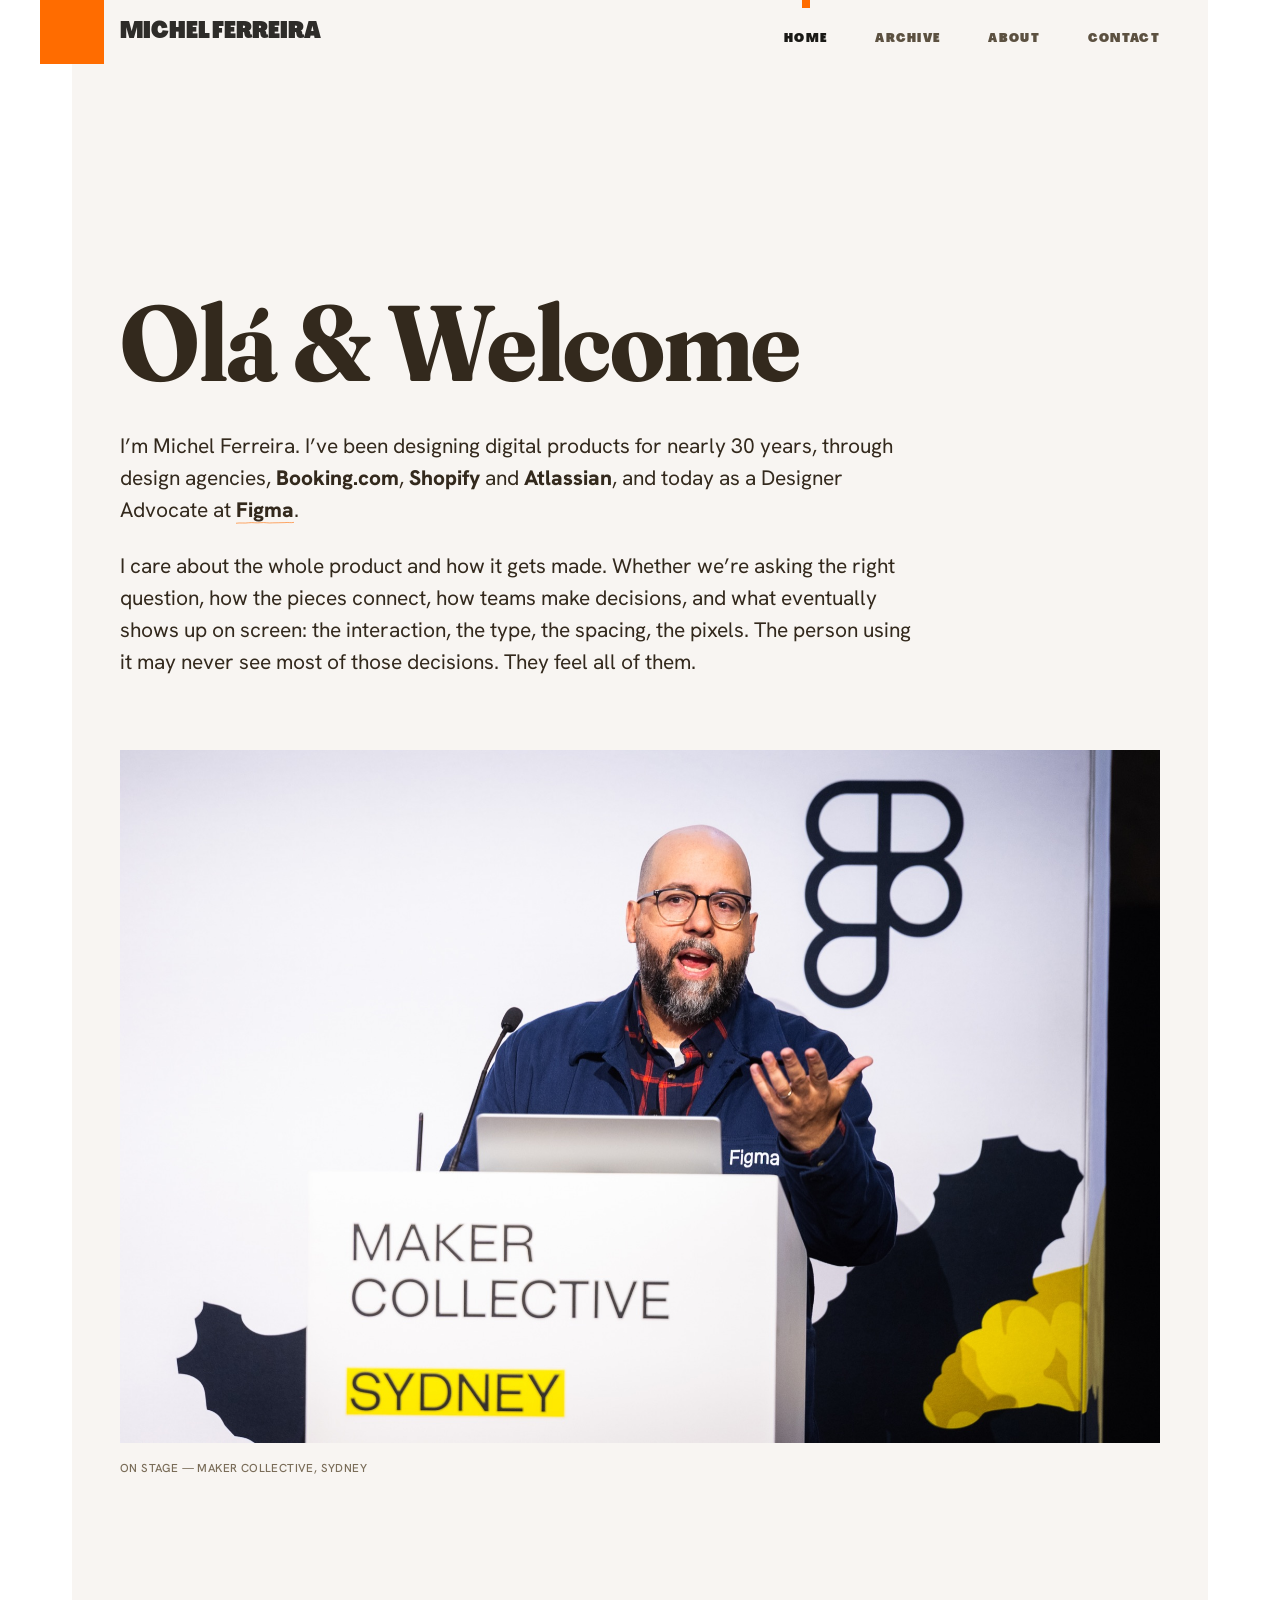
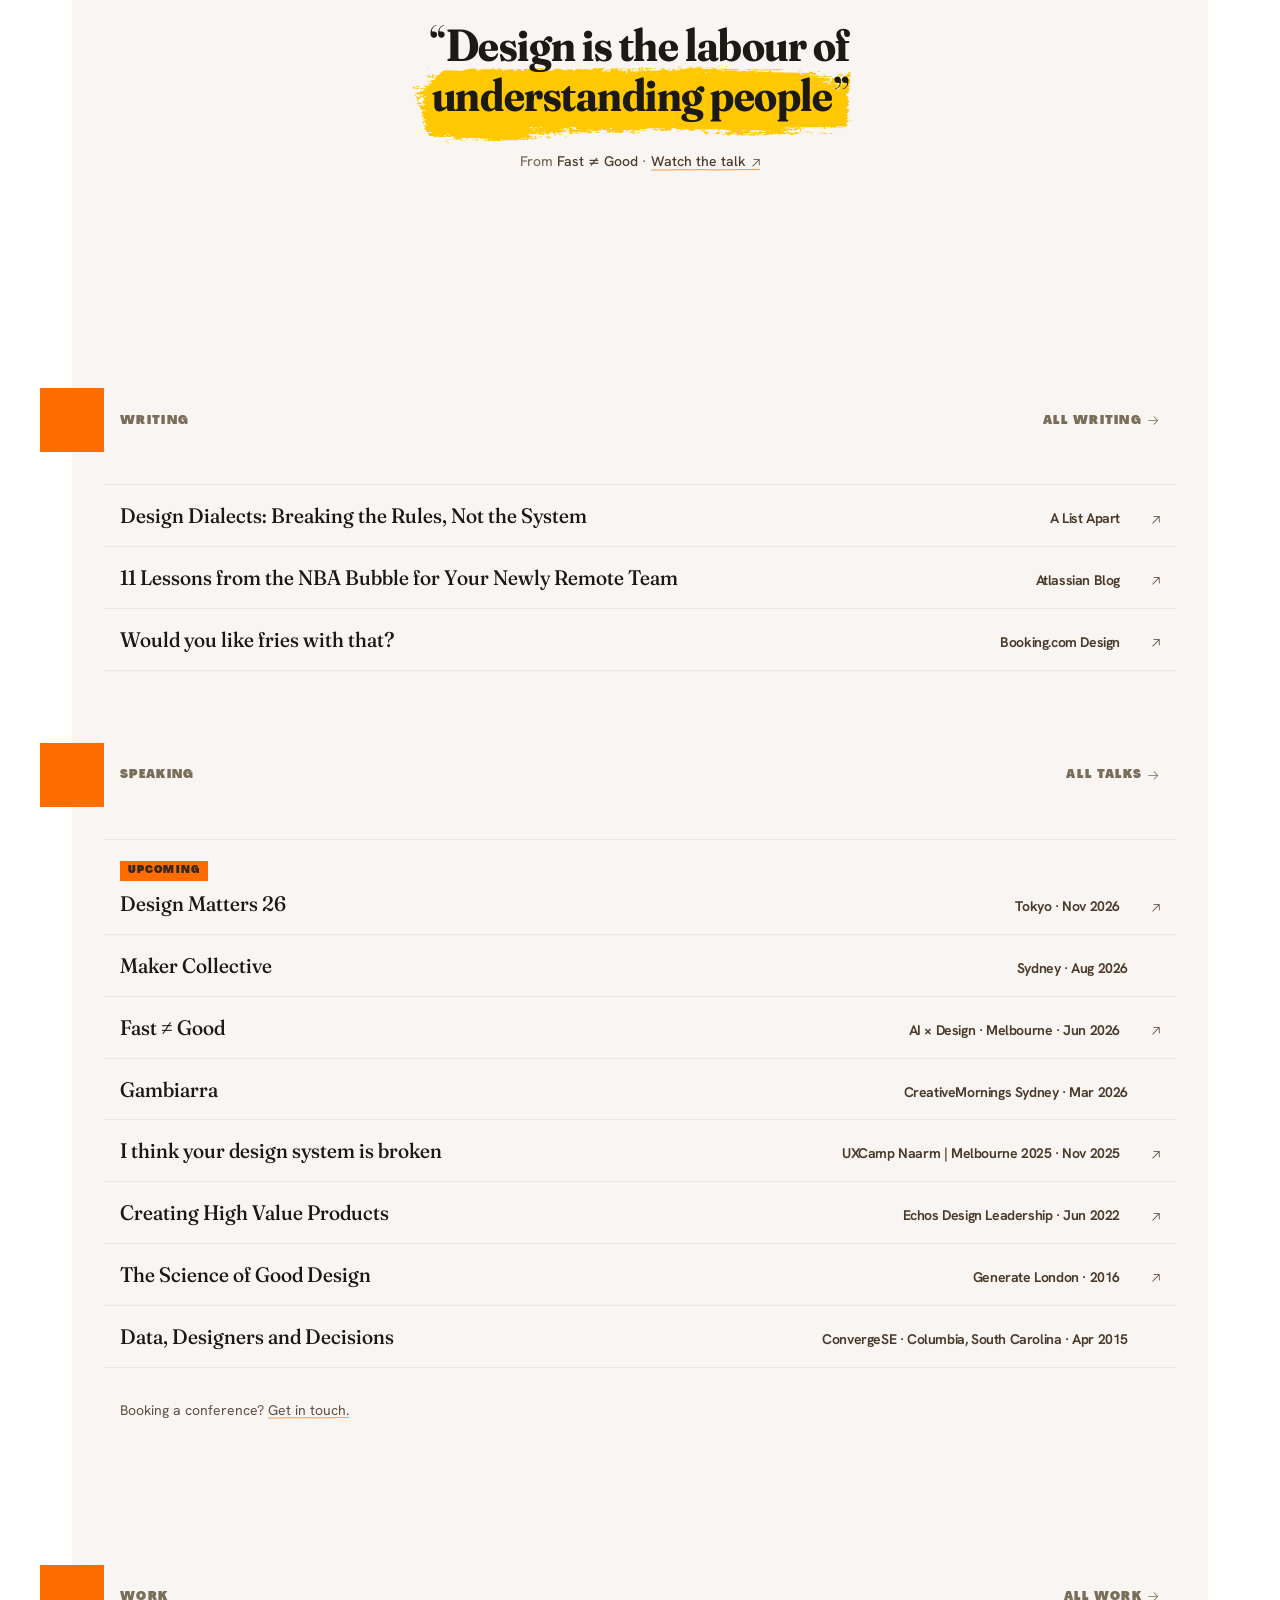
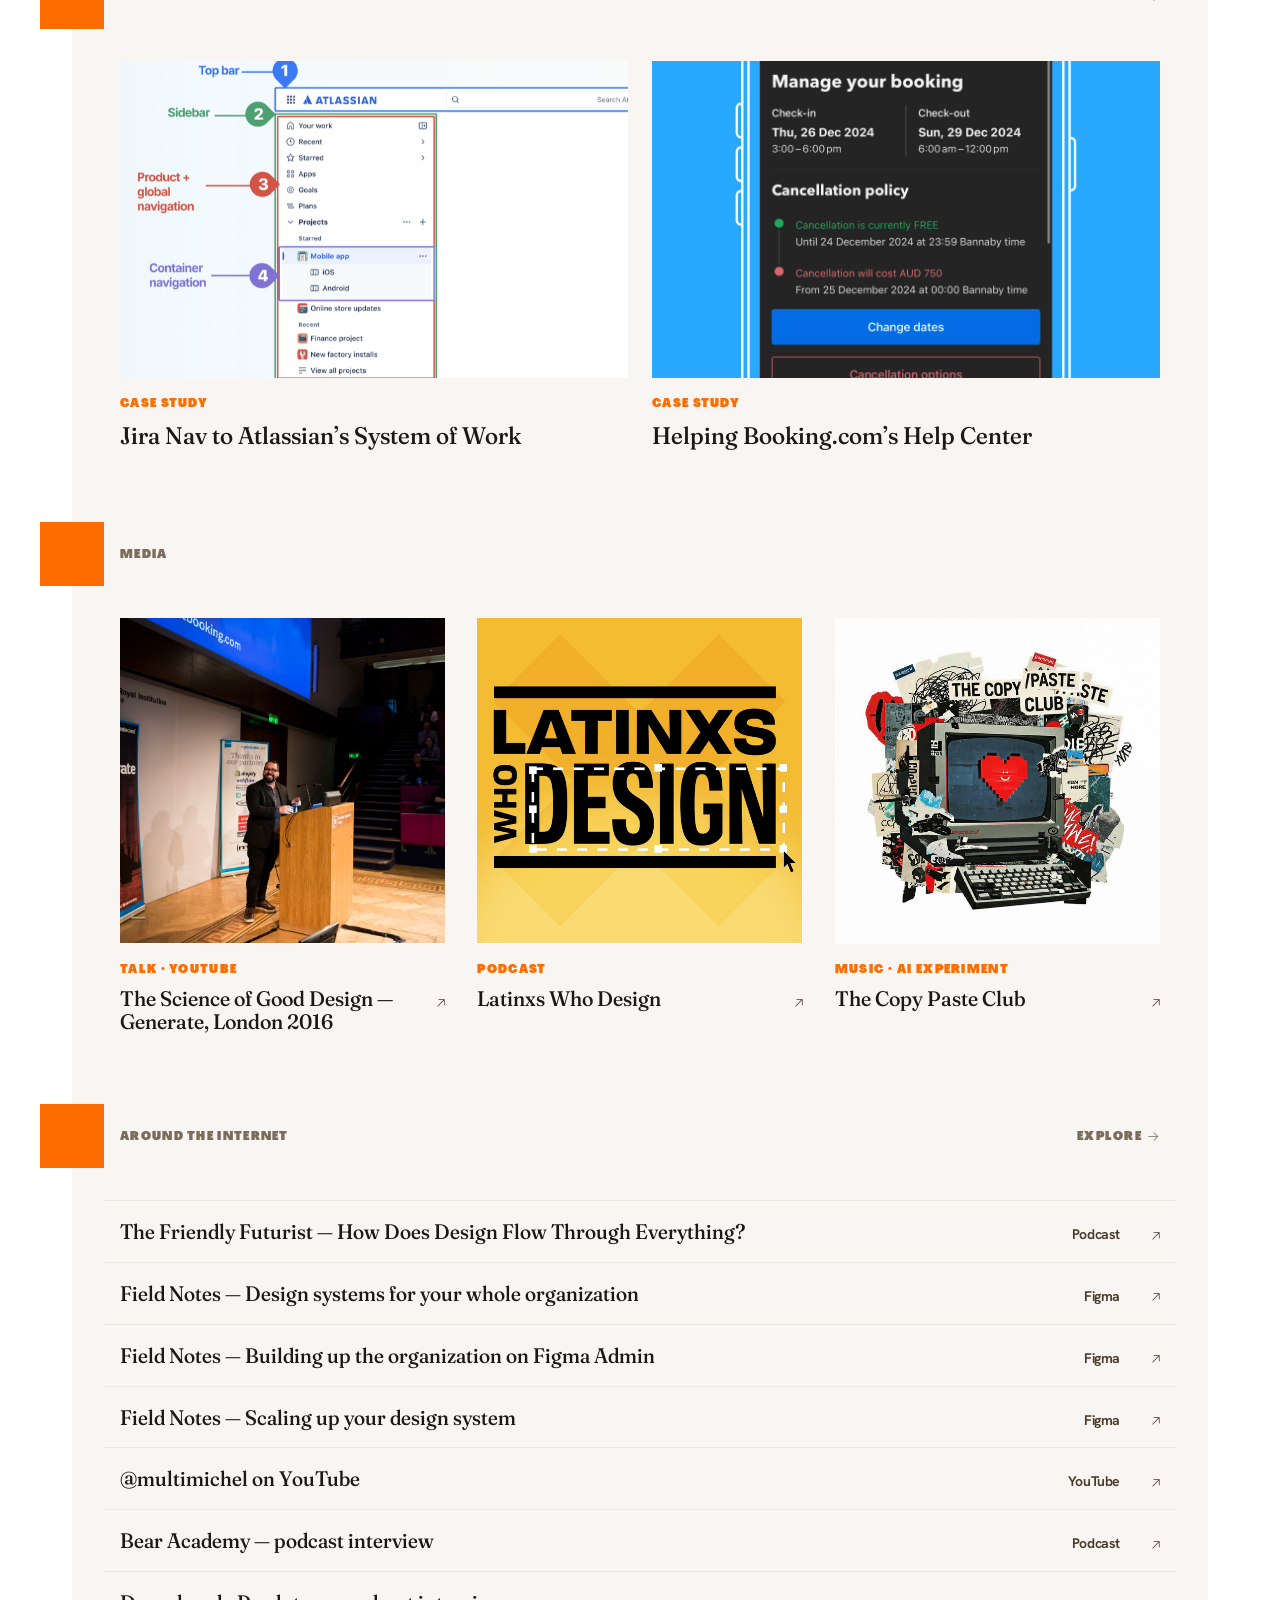
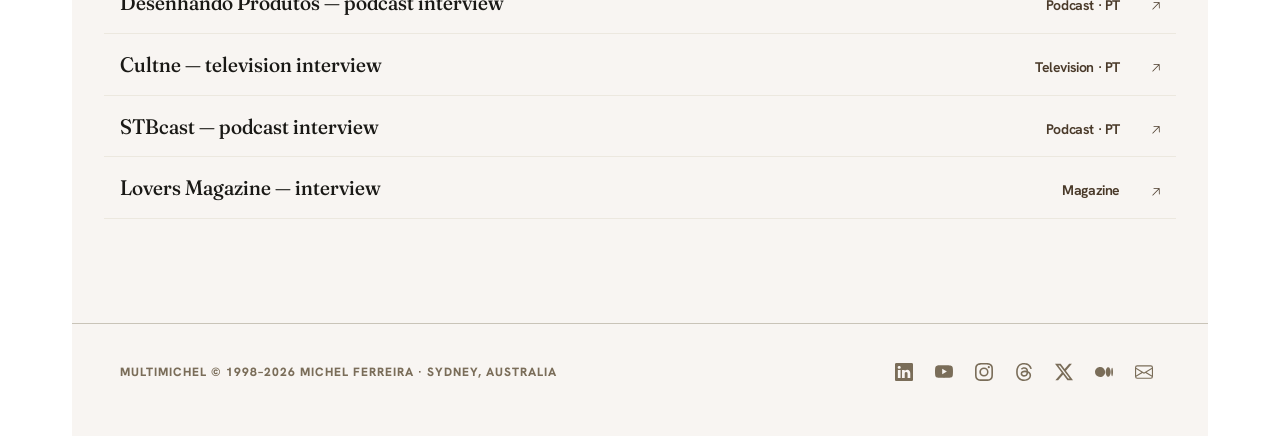
==== commit 51214ffd: "Hero clamp, brush behind the type, brush drawn on arrival; consistent ink in the lab Production   He" ====
--- a/index.html
+++ b/index.html
@@ -7,8 +7,8 @@
 <meta name="description" content="Michel Ferreira — designer, speaker, podcaster, writer. Designer Advocate at Figma. Building things on the web since 1998.">
 <meta property="og:title" content="MultiMichel — Michel Ferreira">
 <meta property="og:description" content="Designer, speaker, podcaster, writer. Building things on the web since 1998.">
-<link rel="stylesheet" href="tokens.css?v=69">
-<link rel="stylesheet" href="multimichel.css?v=69">
+<link rel="stylesheet" href="tokens.css?v=70">
+<link rel="stylesheet" href="multimichel.css?v=70">
 <link rel="canonical" href="https://multimichel.com/">
 <meta property="og:image" content="https://multimichel.com/img/og-default.jpg">
 <meta property="og:image:width" content="1200">
@@ -134,8 +134,8 @@
   </nav>
 </footer>
 
-<script src="content.js?v=69"></script>
-<script src="nav.js?v=69" defer></script>
+<script src="content.js?v=70"></script>
+<script src="nav.js?v=70" defer></script>
 <script>
 (function(){
   function esc(s){return (s||"").replace(/&/g,"&amp;").replace(/</g,"&lt;")}
--- a/multimichel.css
+++ b/multimichel.css
@@ -111,7 +111,7 @@
   /* Clamp floor and slope move with --type-hero-size on the same serif scale,
      so the headline holds its optical size at EVERY width — not only at the
      1496px reference. 52/10.2vw/148 → 49/9.6vw/140. */
-  font-size:clamp(49px,9.6vw,var(--type-hero-size));
+  font-size:clamp(49px,8.4vw,var(--type-hero-size));
   letter-spacing:var(--type-hero-tracking);
   /* .96 → 1.02 sets the SAME absolute leading as before: the ratio grew by
      exactly as much as the font-size shrank, so a three-line headline still
@@ -157,6 +157,7 @@
    margin, so the source line sits with it rather than floating off. */
 .quote-block{margin:var(--space-144) 0;text-align:center}
 .quote{
+  position:relative;z-index:0;   /* the brush's stacking context — see .hl */
   text-align:center;
   font-family:var(--font-serif);font-variation-settings:var(--serif-row);
   font-weight:var(--serif-display-weight);
@@ -196,7 +197,13 @@
 /* ---------- yellow marker (highlighter) ----------
    Keep the original painted SVG behind the complete phrase. The image uses
    its natural aspect ratio, with a modest overshoot beyond both text edges. */
-.hl{position:relative;z-index:0;white-space:nowrap;display:inline-block}
+/* The stacking context lives on .quote, not on .hl. With z-index:0 here, .hl
+   became a POSITIONED layer, which paints above ordinary inline content — so
+   the brush, overshooting its own line by 55%, was covering the descenders of
+   the line above it. Raising the context to the block that holds every line
+   lets z-index:-1 sit behind all of them, while still staying in front of the
+   paper. */
+.hl{position:relative;white-space:nowrap;display:inline-block}
 /* The marks sit lighter than the words they enclose — punctuation should not
    weigh as much as the sentence. Opening and closing take the same treatment;
    they are one role, and splitting them would be exactly the kind of local
@@ -205,6 +212,9 @@
 /* The closing ” belongs to the highlighted phrase — on a wide viewport it was
    breaking onto a line of its own. Marker styling is untouched. */
 .quote-tail{white-space:nowrap}
+/* Drawn on arrival: the brush sweeps in left to right the first time the quote
+   reaches the viewport, then never again. nav.js adds .is-inked. Without JS, or
+   with reduced motion, it is simply there. */
 .hl-mark{
   position:absolute;
   left:-5%;
@@ -222,6 +232,20 @@
   object-fit:fill;
   z-index:-1;
   pointer-events:none;
+}
+/* Only hidden once nav.js has confirmed it can reveal it again. A CSS-only
+   clip here would erase the brush for anyone without JS. */
+html.js-sweep .hl-mark{clip-path:inset(0 100% 0 0)}
+html.js-sweep .quote-block.is-inked .hl-mark{
+  animation:hl-sweep 620ms cubic-bezier(.3,.7,.4,1) forwards;
+}
+@keyframes hl-sweep{
+  from{clip-path:inset(0 100% 0 0)}
+  to  {clip-path:inset(0 0 0 0)}
+}
+@media (prefers-reduced-motion:reduce){
+  html.js-sweep .hl-mark{clip-path:none}
+  html.js-sweep .quote-block.is-inked .hl-mark{animation:none}
 }
 
 /* ---------- section markers ----------
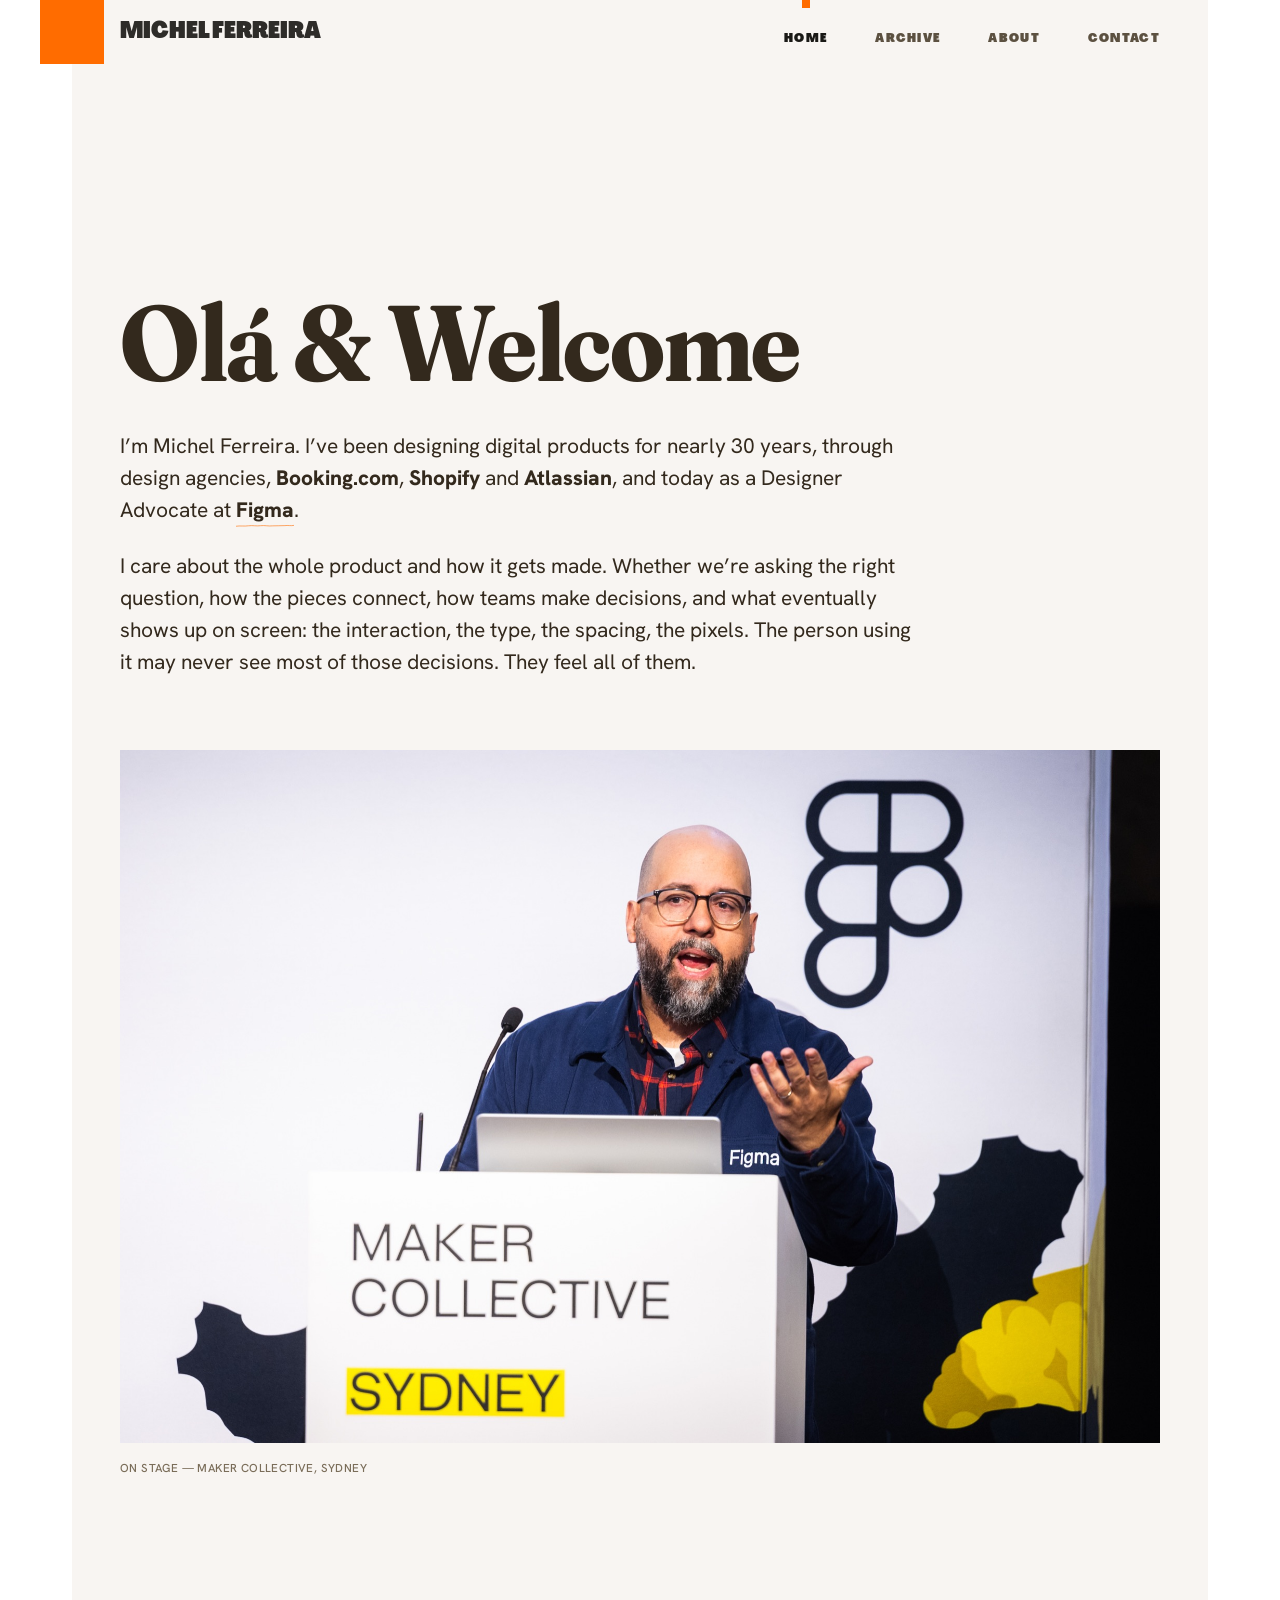
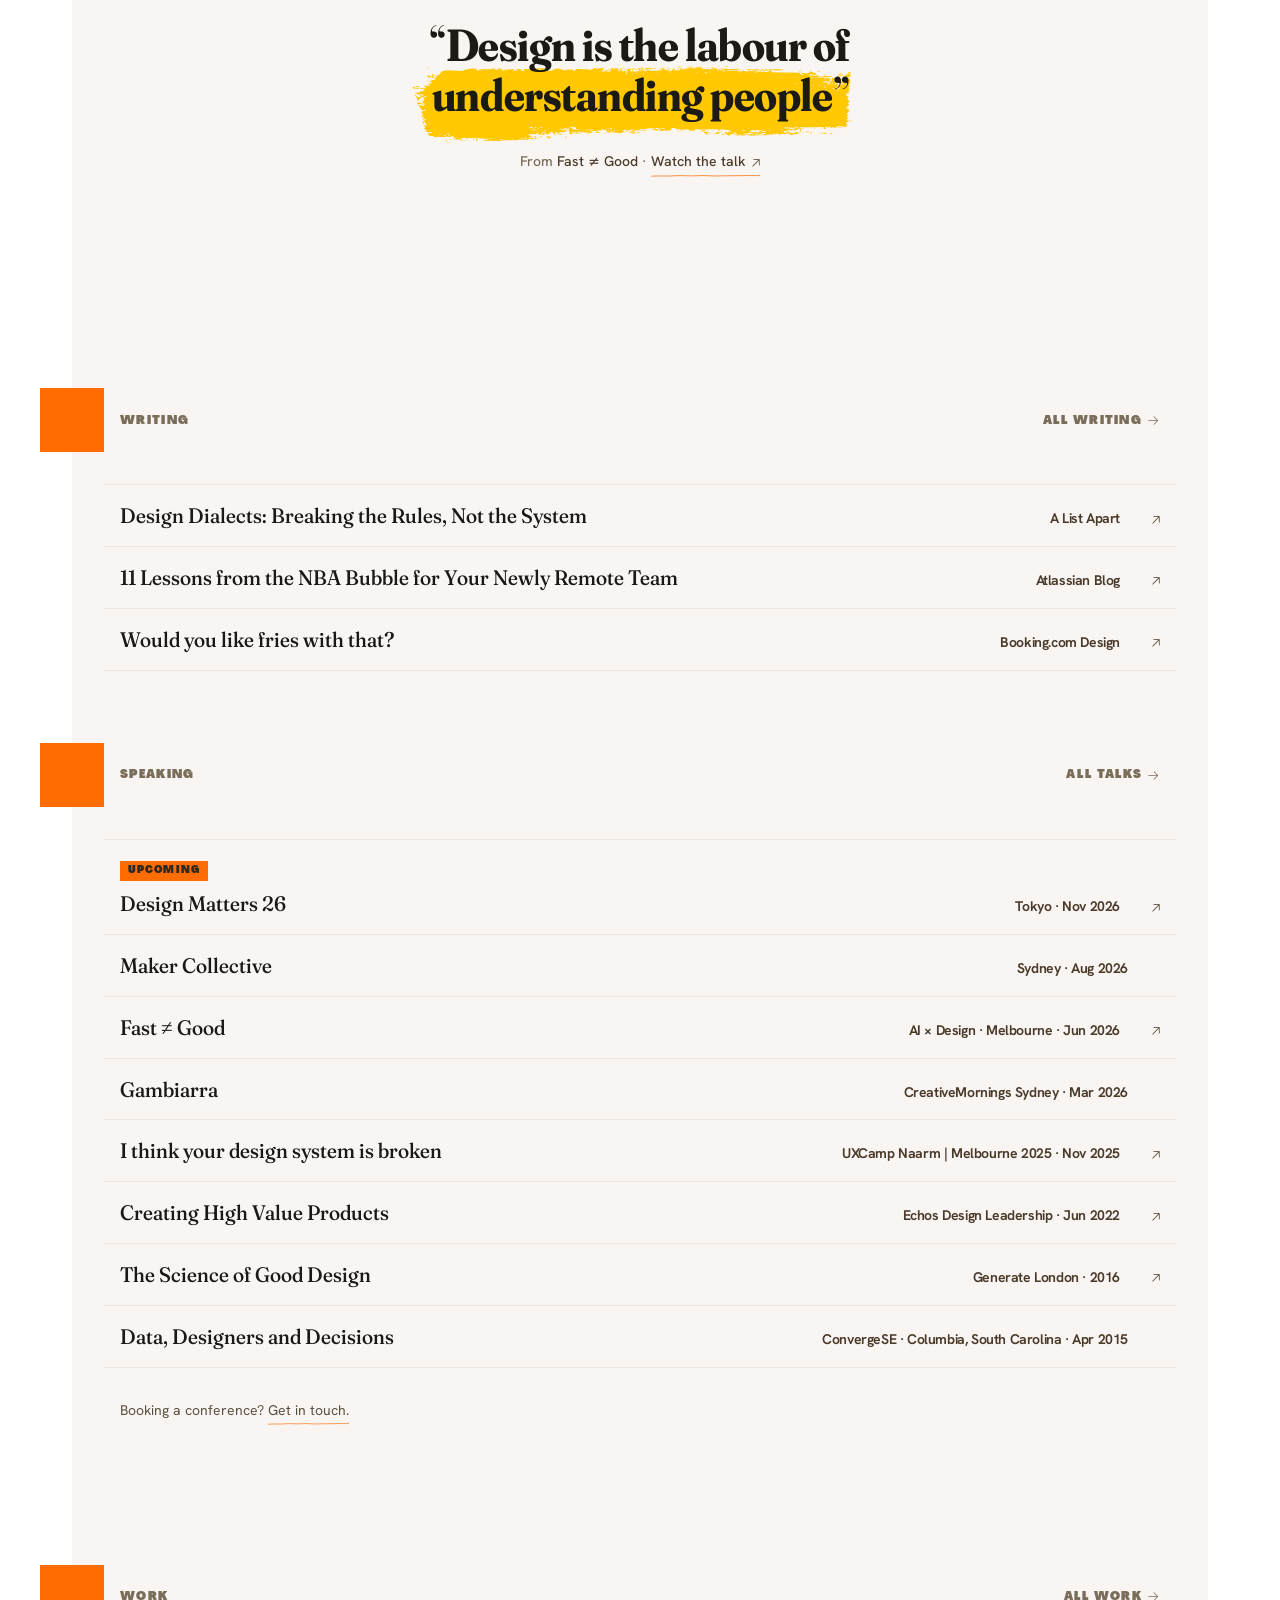
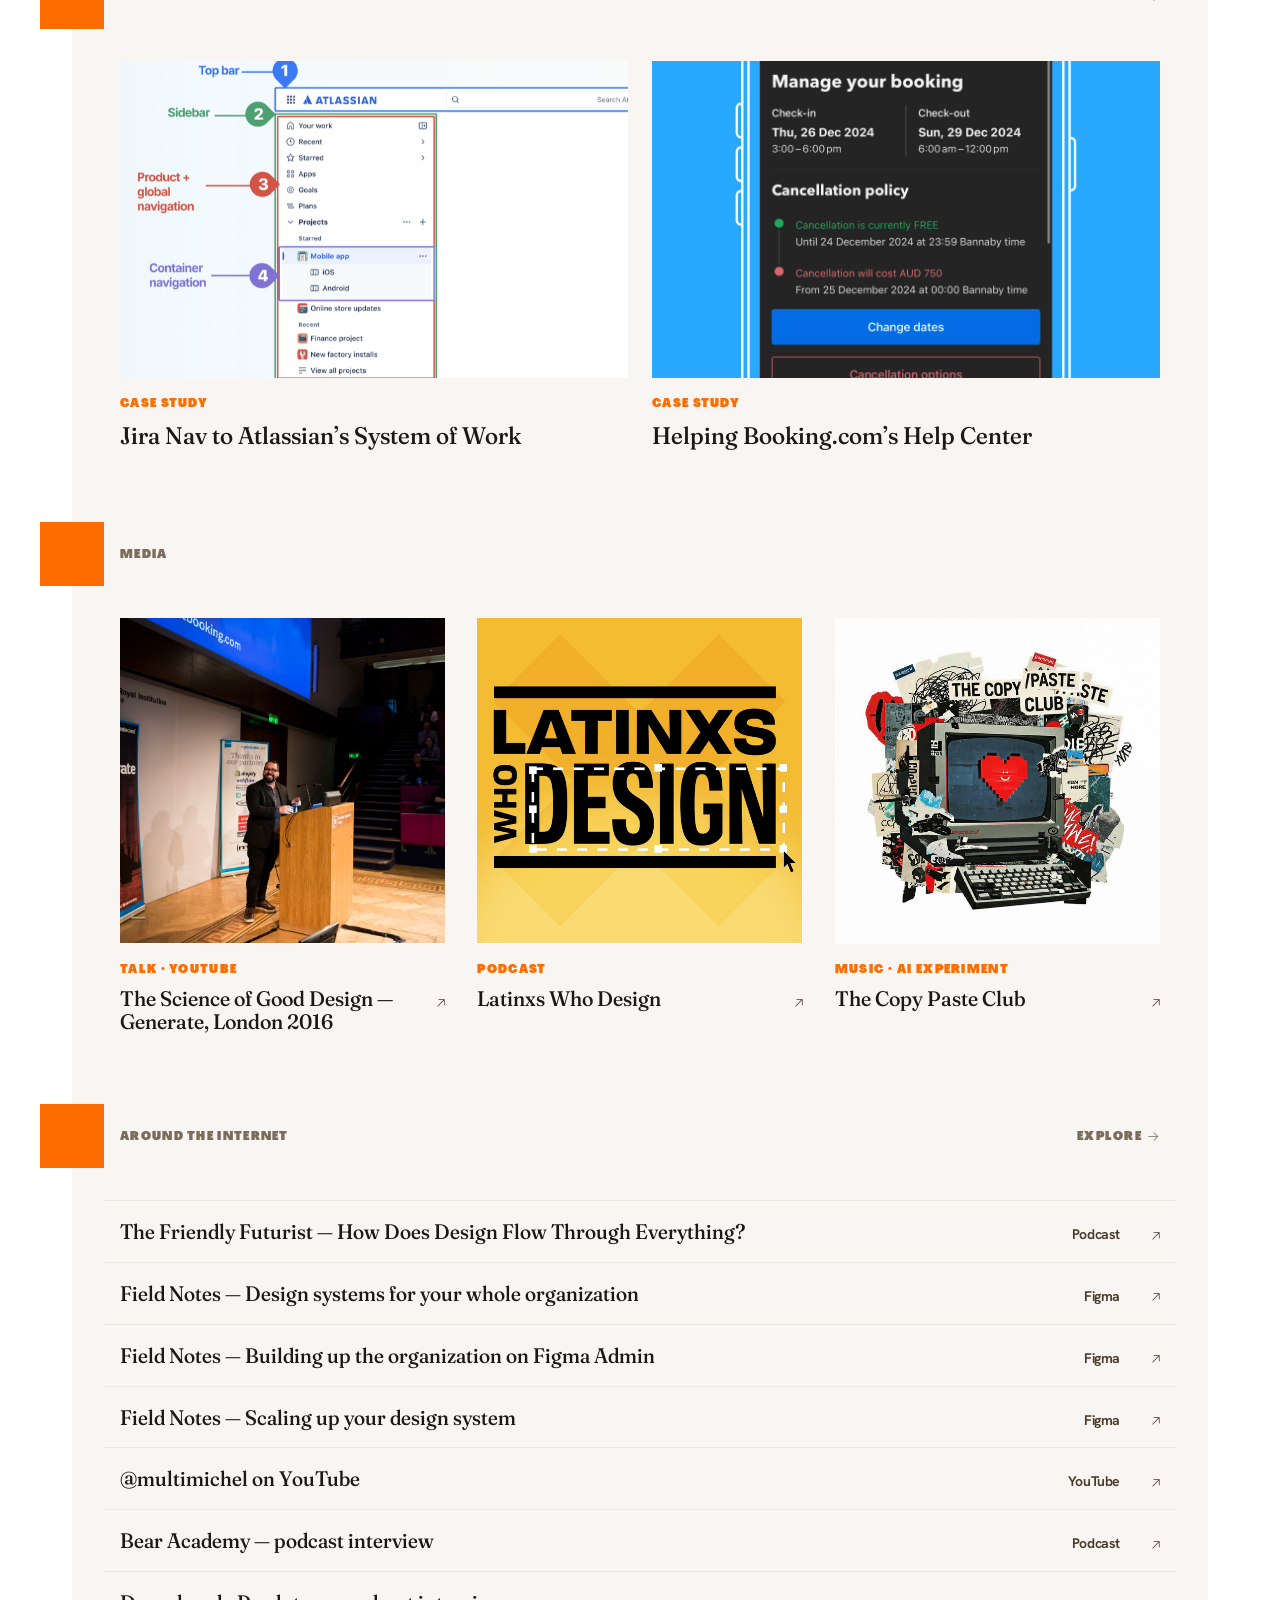
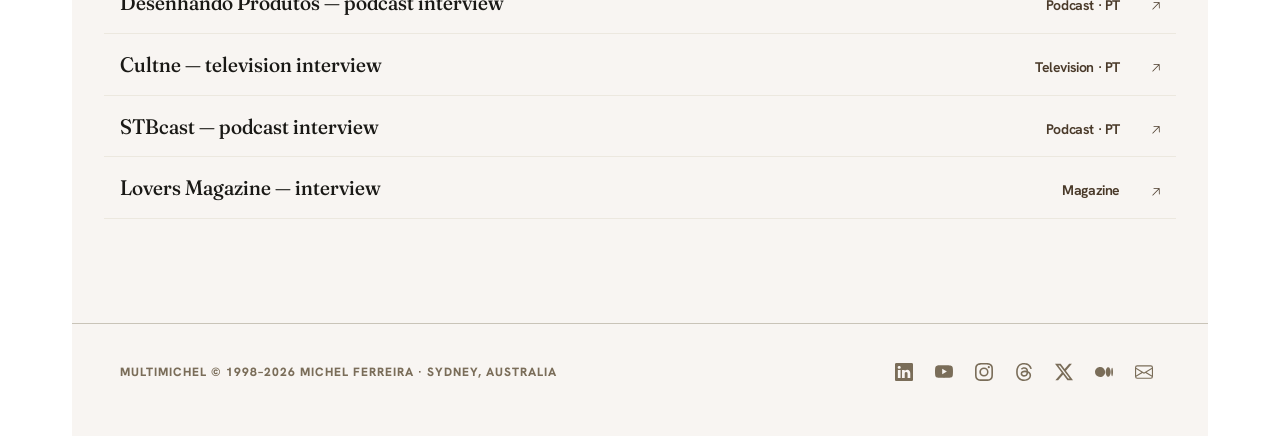
==== commit 285497db: "Ship the living ink underline to the site The pen line under a link is now redrawn, by hand, for as " ====
--- a/index.html
+++ b/index.html
@@ -7,8 +7,8 @@
 <meta name="description" content="Michel Ferreira — designer, speaker, podcaster, writer. Designer Advocate at Figma. Building things on the web since 1998.">
 <meta property="og:title" content="MultiMichel — Michel Ferreira">
 <meta property="og:description" content="Designer, speaker, podcaster, writer. Building things on the web since 1998.">
-<link rel="stylesheet" href="tokens.css?v=70">
-<link rel="stylesheet" href="multimichel.css?v=70">
+<link rel="stylesheet" href="tokens.css?v=71">
+<link rel="stylesheet" href="multimichel.css?v=71">
 <link rel="canonical" href="https://multimichel.com/">
 <meta property="og:image" content="https://multimichel.com/img/og-default.jpg">
 <meta property="og:image:width" content="1200">
@@ -134,8 +134,9 @@
   </nav>
 </footer>
 
-<script src="content.js?v=70"></script>
-<script src="nav.js?v=70" defer></script>
+<script src="content.js?v=71"></script>
+<script src="nav.js?v=71" defer></script>
+<script src="ink.js?v=71" defer></script>
 <script>
 (function(){
   function esc(s){return (s||"").replace(/&/g,"&amp;").replace(/</g,"&lt;")}
--- a/multimichel.css
+++ b/multimichel.css
@@ -530,6 +530,57 @@
 /* Outline is :focus-visible ONLY — never on hover, never at rest. */
 nav.main a:focus-visible,.sechead .more:focus-visible{outline:2px solid var(--ink);outline-offset:3px}
 
+/* ---------- living ink ----------
+   ink.js gives every link above a hand-drawn pen line that is REDRAWN, frame
+   after frame, while the cursor is on it. All of the geometry, and both of the
+   numbers that position it, are set from the script — see ink.js for why they
+   cannot come from CSS. These rules only say how the two layers take turns.
+
+   The whole thing is additive: without the script none of these selectors
+   match, and the CSS pen line above stands on its own exactly as before. */
+a.ink-live-link{position:relative;white-space:nowrap}
+a.ink-live-link .mo{
+  position:absolute;left:0;right:0;width:100%;display:block;overflow:visible;
+  clip-path:inset(0 100% 0 0);opacity:0;transition:opacity 140ms ease;
+  pointer-events:none;
+}
+a.ink-live-link:hover .mo,a.ink-live-link:focus-visible .mo{
+  opacity:1;transition:none;
+  animation:ink-draw 210ms cubic-bezier(.22,.61,.36,1) forwards;   /* drawn on, left to right */
+}
+/* The RESTING pen line moves off the link's own background and onto a layer of
+   its own, because a background cannot go where this one needs to: the unified
+   stroke sits BELOW the padding box in every context but the nav, backgrounds
+   are clipped to the border box, and an offset past that edge paints nothing.
+   An absolute layer has no such ceiling, hangs off the same number as the ink,
+   and adds no geometry. The doubled class is only there to outrank nav.main a. */
+a.ink-live-link.ink-live-link{background-image:none}
+a.ink-live-link::after{
+  content:"";position:absolute;left:0;right:0;
+  bottom:var(--ink-bottom,0px);height:var(--ink-rest,0px);
+  background:url("img/pen-underline.svg") no-repeat 0 0/100% 100%;
+  pointer-events:none;transition:opacity .15s ease;
+}
+/* the standing stroke steps aside while the ink is live */
+a.ink-live-link:hover::after,a.ink-live-link:focus-visible::after{opacity:0;transition:none}
+@keyframes ink-draw{from{clip-path:inset(0 100% 0 0)} to{clip-path:inset(0 0 0 0)}}
+
+/* The word thickens under the cursor. NOT with font-weight: several of these
+   links are already at the ceiling — the intro's sit inside <b> and render at
+   800, the labels are Agrandir 900 — so asking for bolder either does nothing
+   or, measured, makes "Figma" a pixel NARROWER. A hairline stroke in the text's
+   own colour thickens every glyph whatever weights the face carries, and moves
+   no advance width, so nothing on the page reflows. */
+a.ink-live-link{-webkit-text-stroke:0 currentColor;transition:-webkit-text-stroke-width 130ms ease}
+a.ink-live-link:hover,a.ink-live-link:focus-visible{-webkit-text-stroke-width:0.022em}
+
+@media (prefers-reduced-motion:reduce){
+  /* One still drawing, revealed rather than drawn on. ink.js paints it and
+     never starts the loop. */
+  a.ink-live-link .mo{clip-path:none;transition:none}
+  a.ink-live-link:hover .mo,a.ink-live-link:focus-visible .mo{animation:none}
+}
+
 .aside-note{margin-top:var(--space-32);font-family:var(--font-grotesk);font-variation-settings:normal;font-size:var(--type-aside-size);color:var(--dim)}
 
 /* ---------- portrait figure ----------
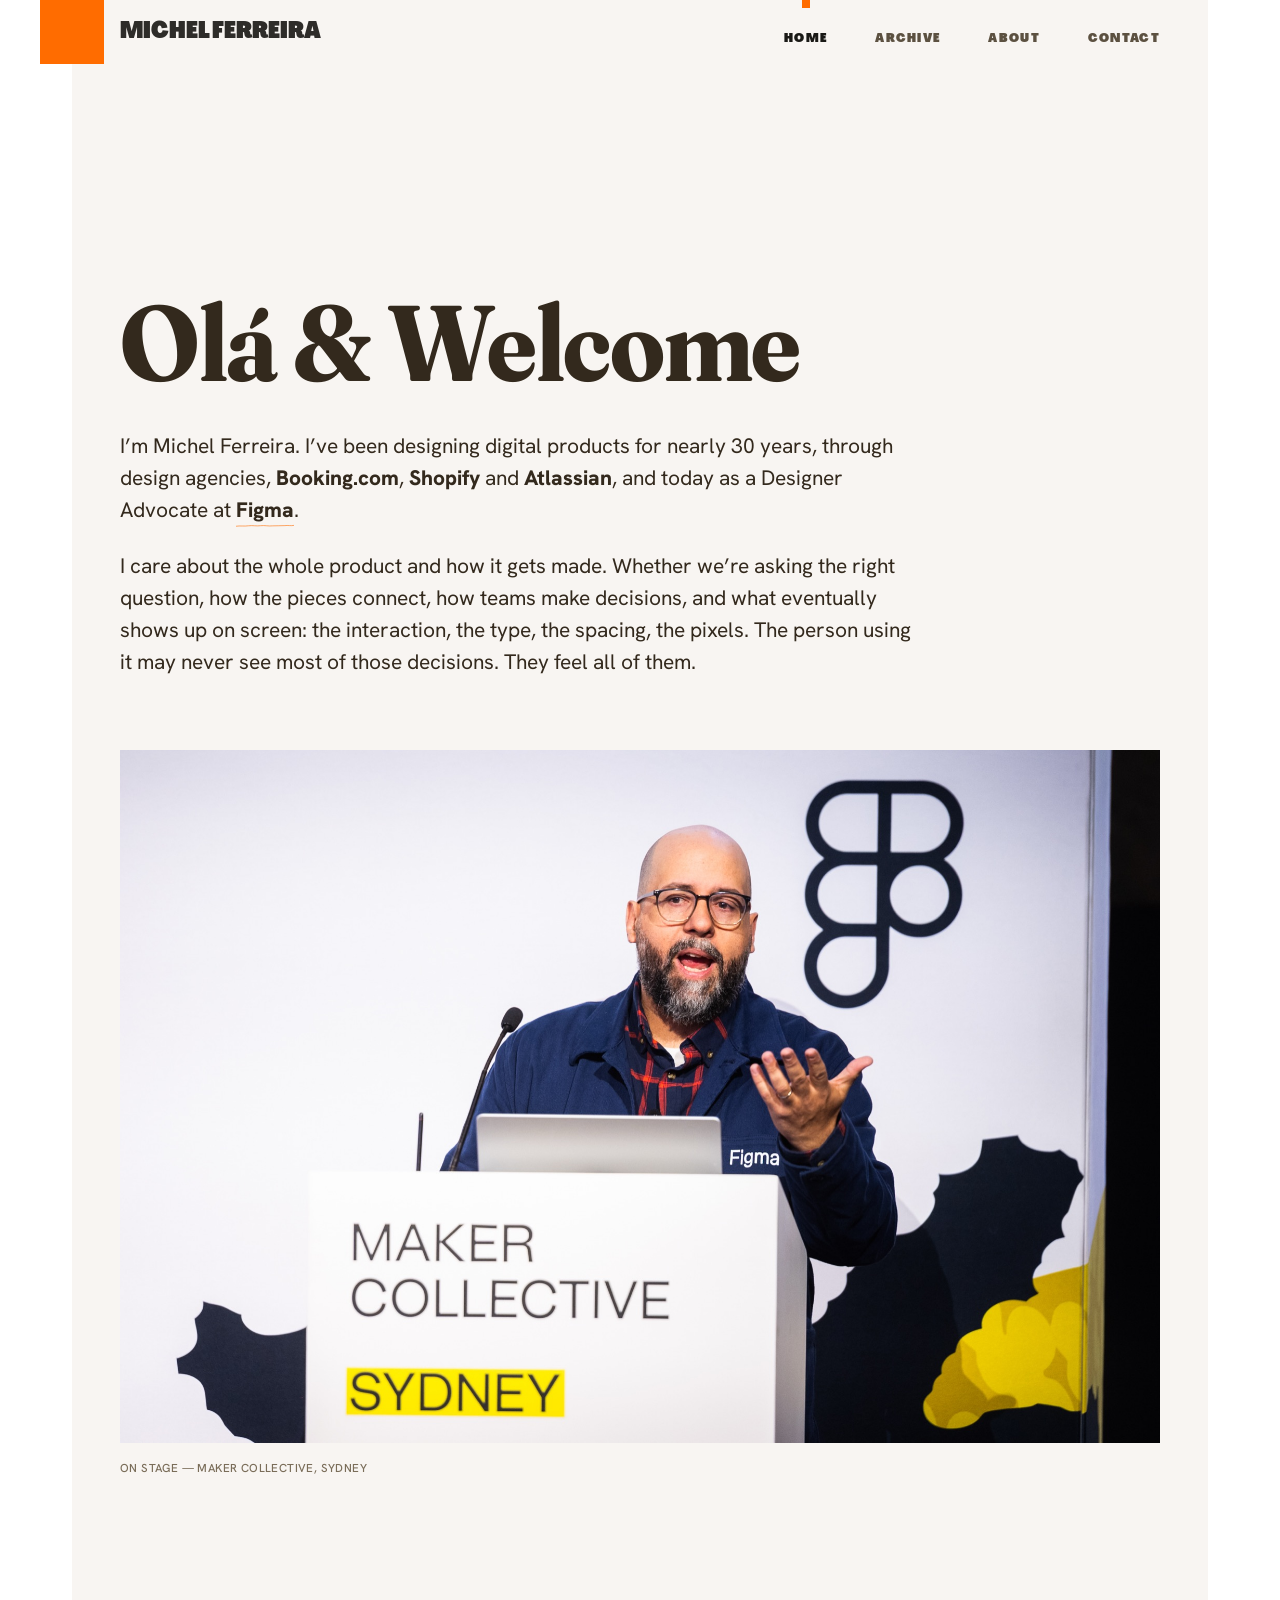
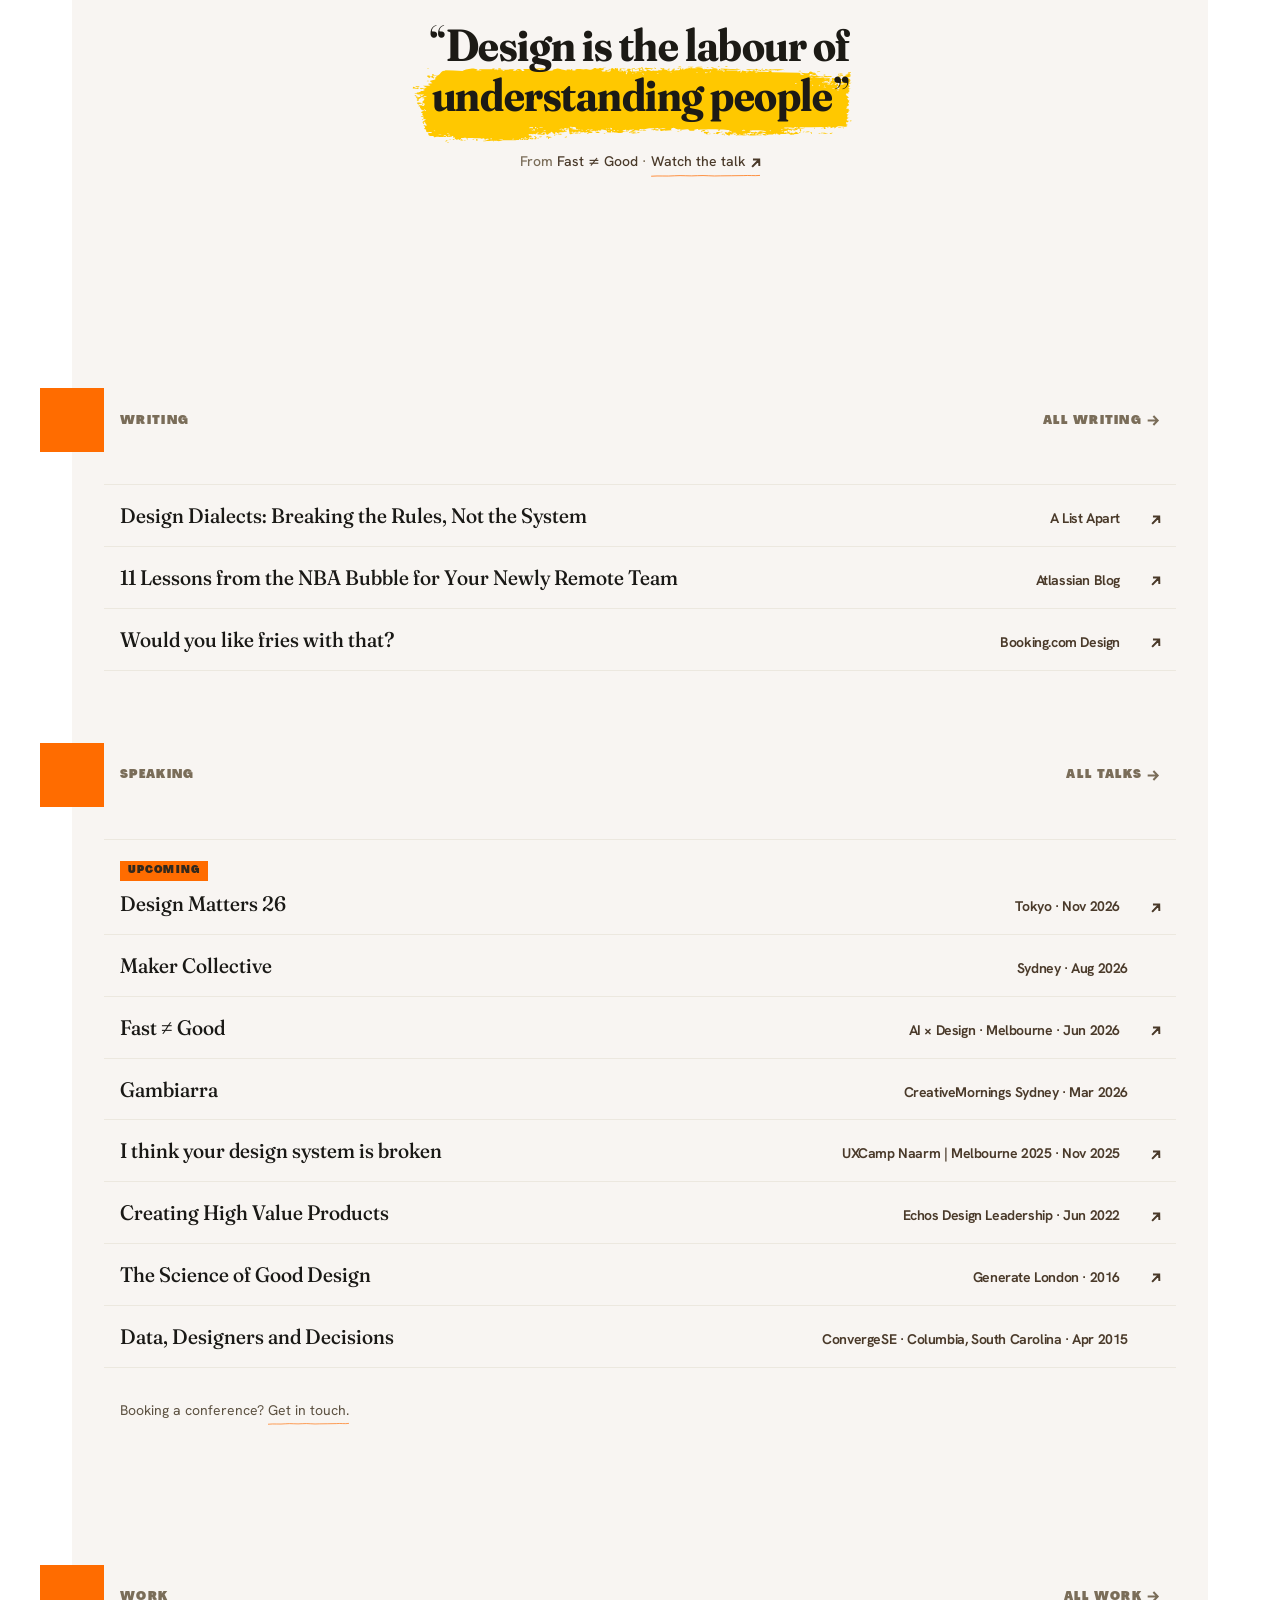
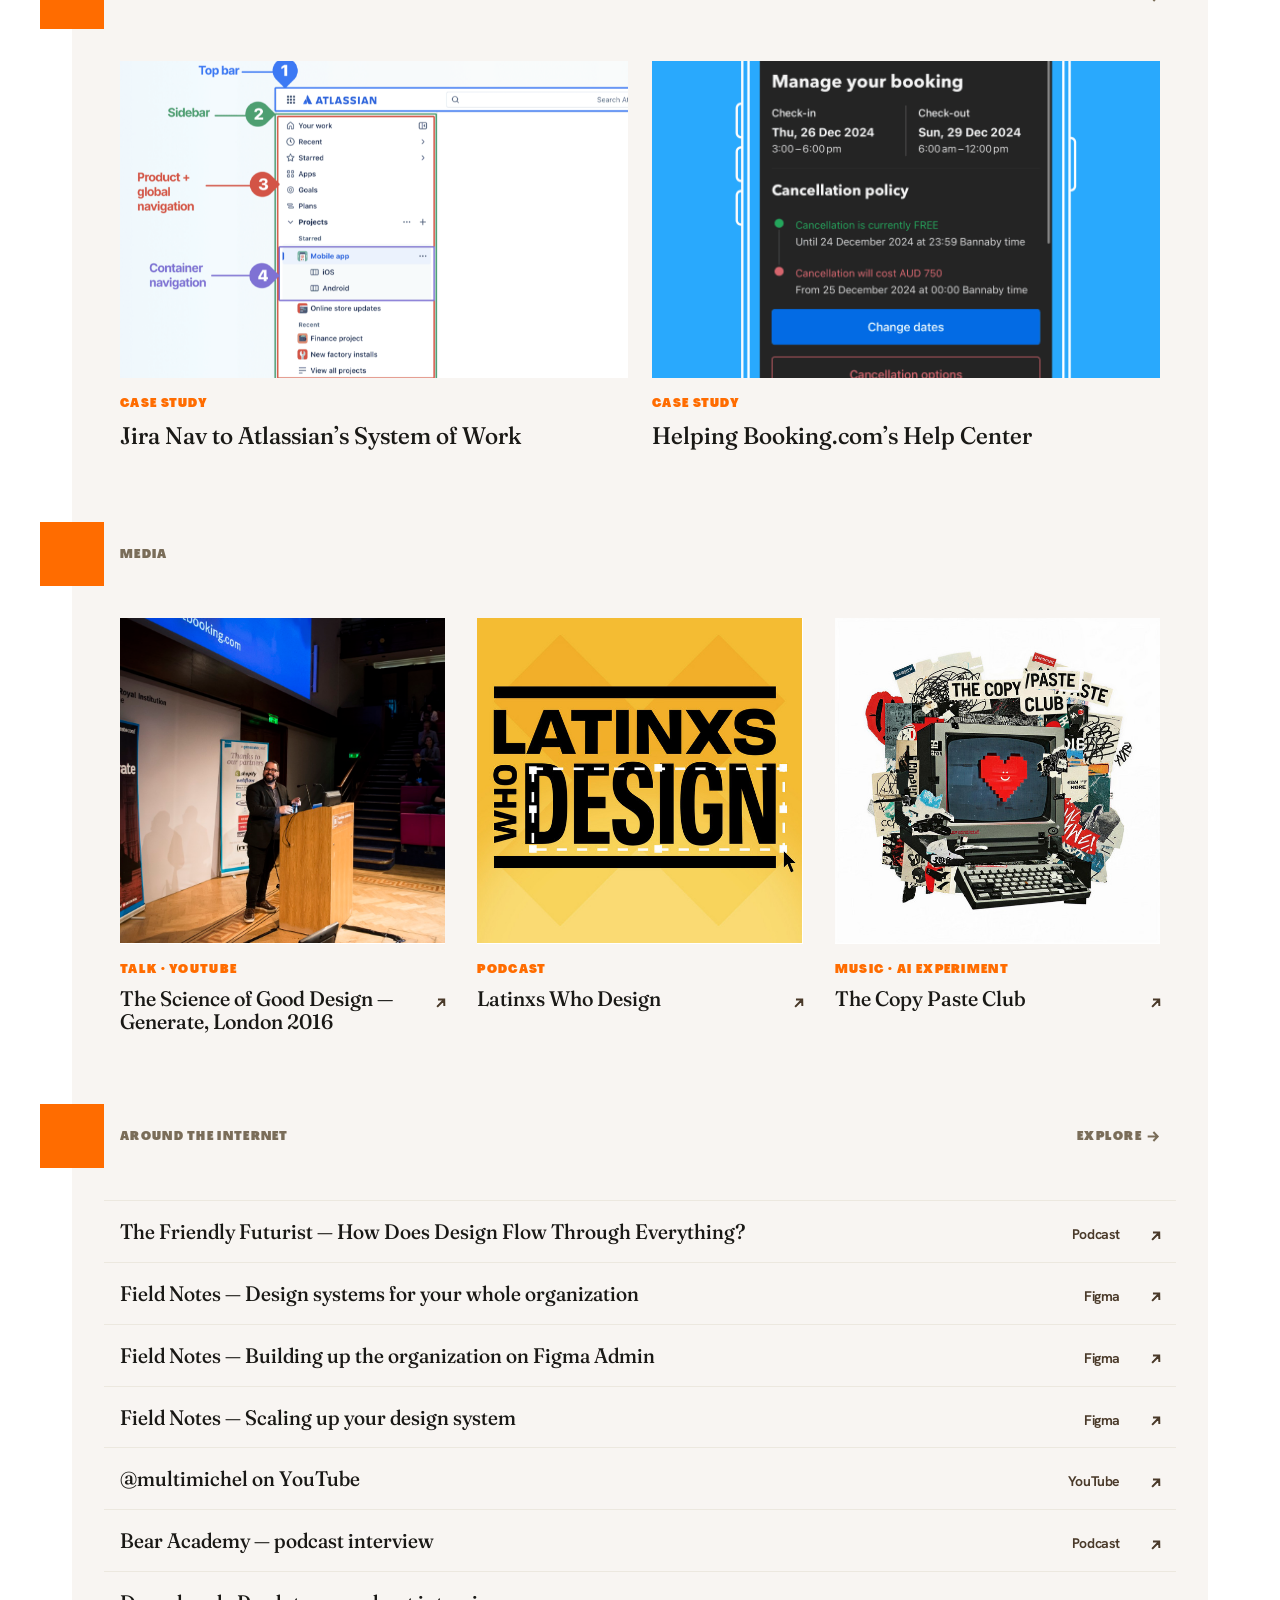
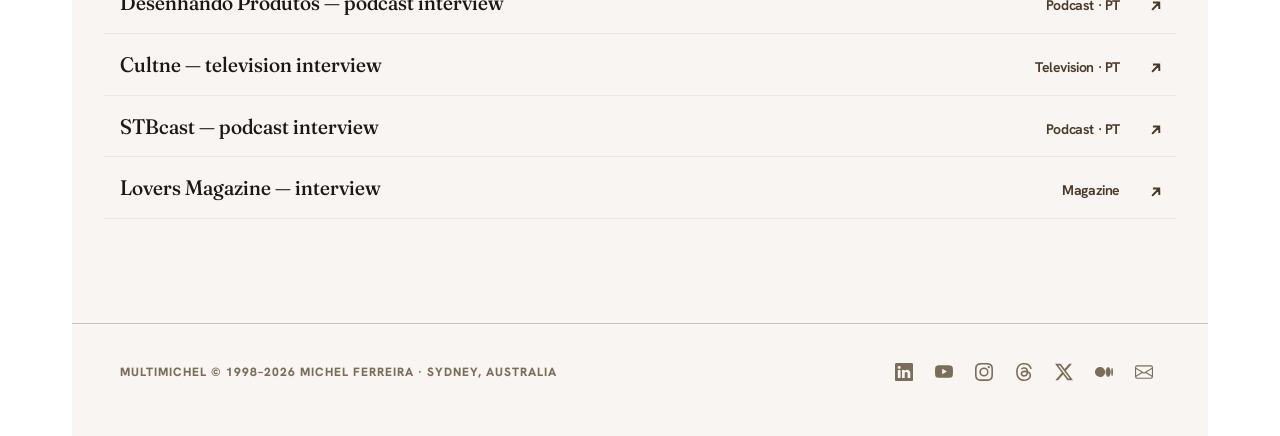
==== commit 55b4f9f5: "Give the arrows a stroke, so they survive a phone screen Agrandir draws its arrow as a hairline. Mea" ====
--- a/index.html
+++ b/index.html
@@ -7,8 +7,8 @@
 <meta name="description" content="Michel Ferreira — designer, speaker, podcaster, writer. Designer Advocate at Figma. Building things on the web since 1998.">
 <meta property="og:title" content="MultiMichel — Michel Ferreira">
 <meta property="og:description" content="Designer, speaker, podcaster, writer. Building things on the web since 1998.">
-<link rel="stylesheet" href="tokens.css?v=71">
-<link rel="stylesheet" href="multimichel.css?v=71">
+<link rel="stylesheet" href="tokens.css?v=72">
+<link rel="stylesheet" href="multimichel.css?v=72">
 <link rel="canonical" href="https://multimichel.com/">
 <meta property="og:image" content="https://multimichel.com/img/og-default.jpg">
 <meta property="og:image:width" content="1200">
@@ -134,9 +134,9 @@
   </nav>
 </footer>
 
-<script src="content.js?v=71"></script>
-<script src="nav.js?v=71" defer></script>
-<script src="ink.js?v=71" defer></script>
+<script src="content.js?v=72"></script>
+<script src="nav.js?v=72" defer></script>
+<script src="ink.js?v=72" defer></script>
 <script>
 (function(){
   function esc(s){return (s||"").replace(/&/g,"&amp;").replace(/</g,"&lt;")}
--- a/multimichel.css
+++ b/multimichel.css
@@ -407,6 +407,20 @@
   font-weight:900;
   font-size:var(--type-arrow-size);
   font-variant-emoji:text;
+  /* Agrandir draws its arrow as a HAIRLINE. Measured on the section action:
+     the mark paints a 1.0px stroke beside letterforms whose stems are 3.5px,
+     so it reads as a different, lighter typeface than the label it belongs to
+     — and on a phone it thins out past the point of being seen at all, which
+     is why the arrows looked absent there while merely looking wrong on a
+     desktop. --type-arrow-size fixes the mark's SIZE against the cap height;
+     it can do nothing about its weight.
+     900 is already the only weight the face has, so the stroke has to come
+     from outside it. .065em on an 18.88px mark is 1.23px of stroke, which
+     takes the hairline to roughly the 3.5px of the stems beside it. Stroke
+     grows the glyph inward and outward from its own outline and moves no
+     advance width, so no label changes width and nothing reflows.
+     These two selectors only ever contain the mark itself, never any text. */
+  -webkit-text-stroke:.065em currentColor;
   /* The mark belongs to the word it follows: never break between them, and
      never let the mark start a line on its own. */
   white-space:nowrap;
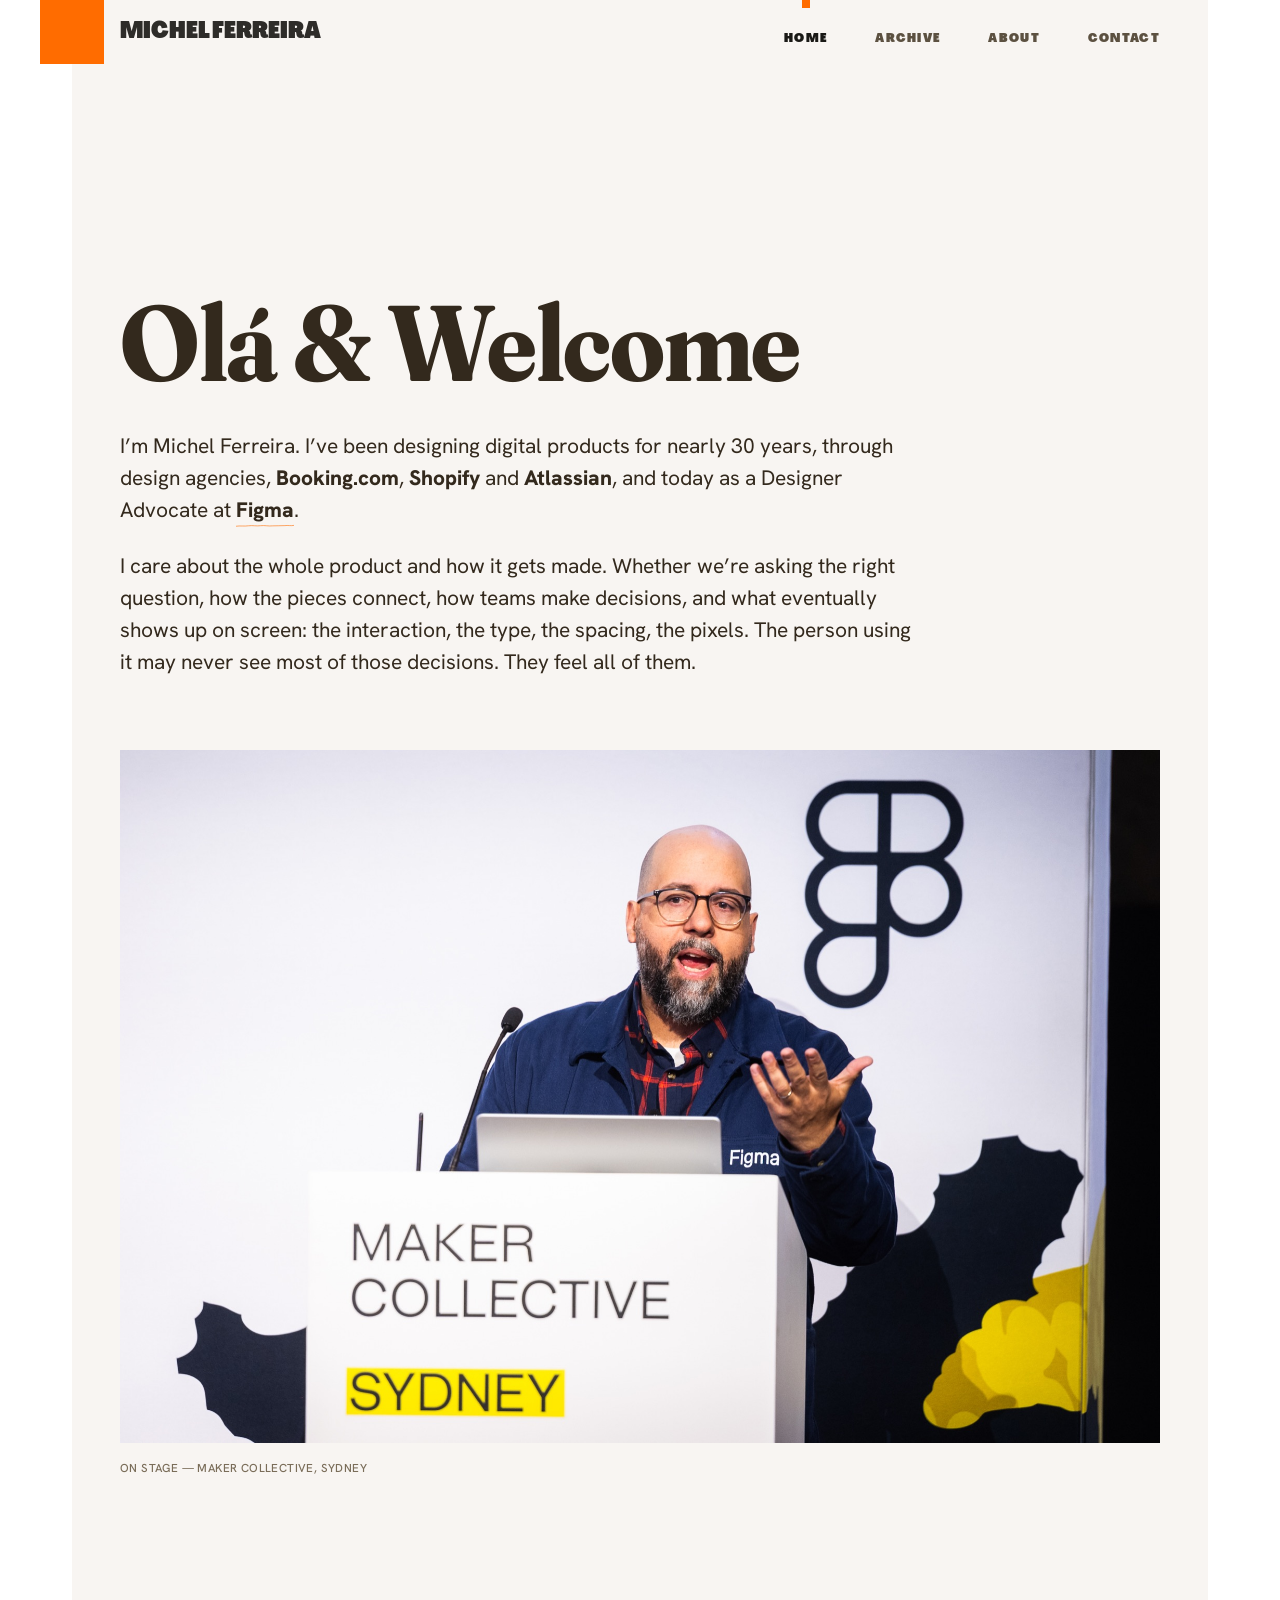
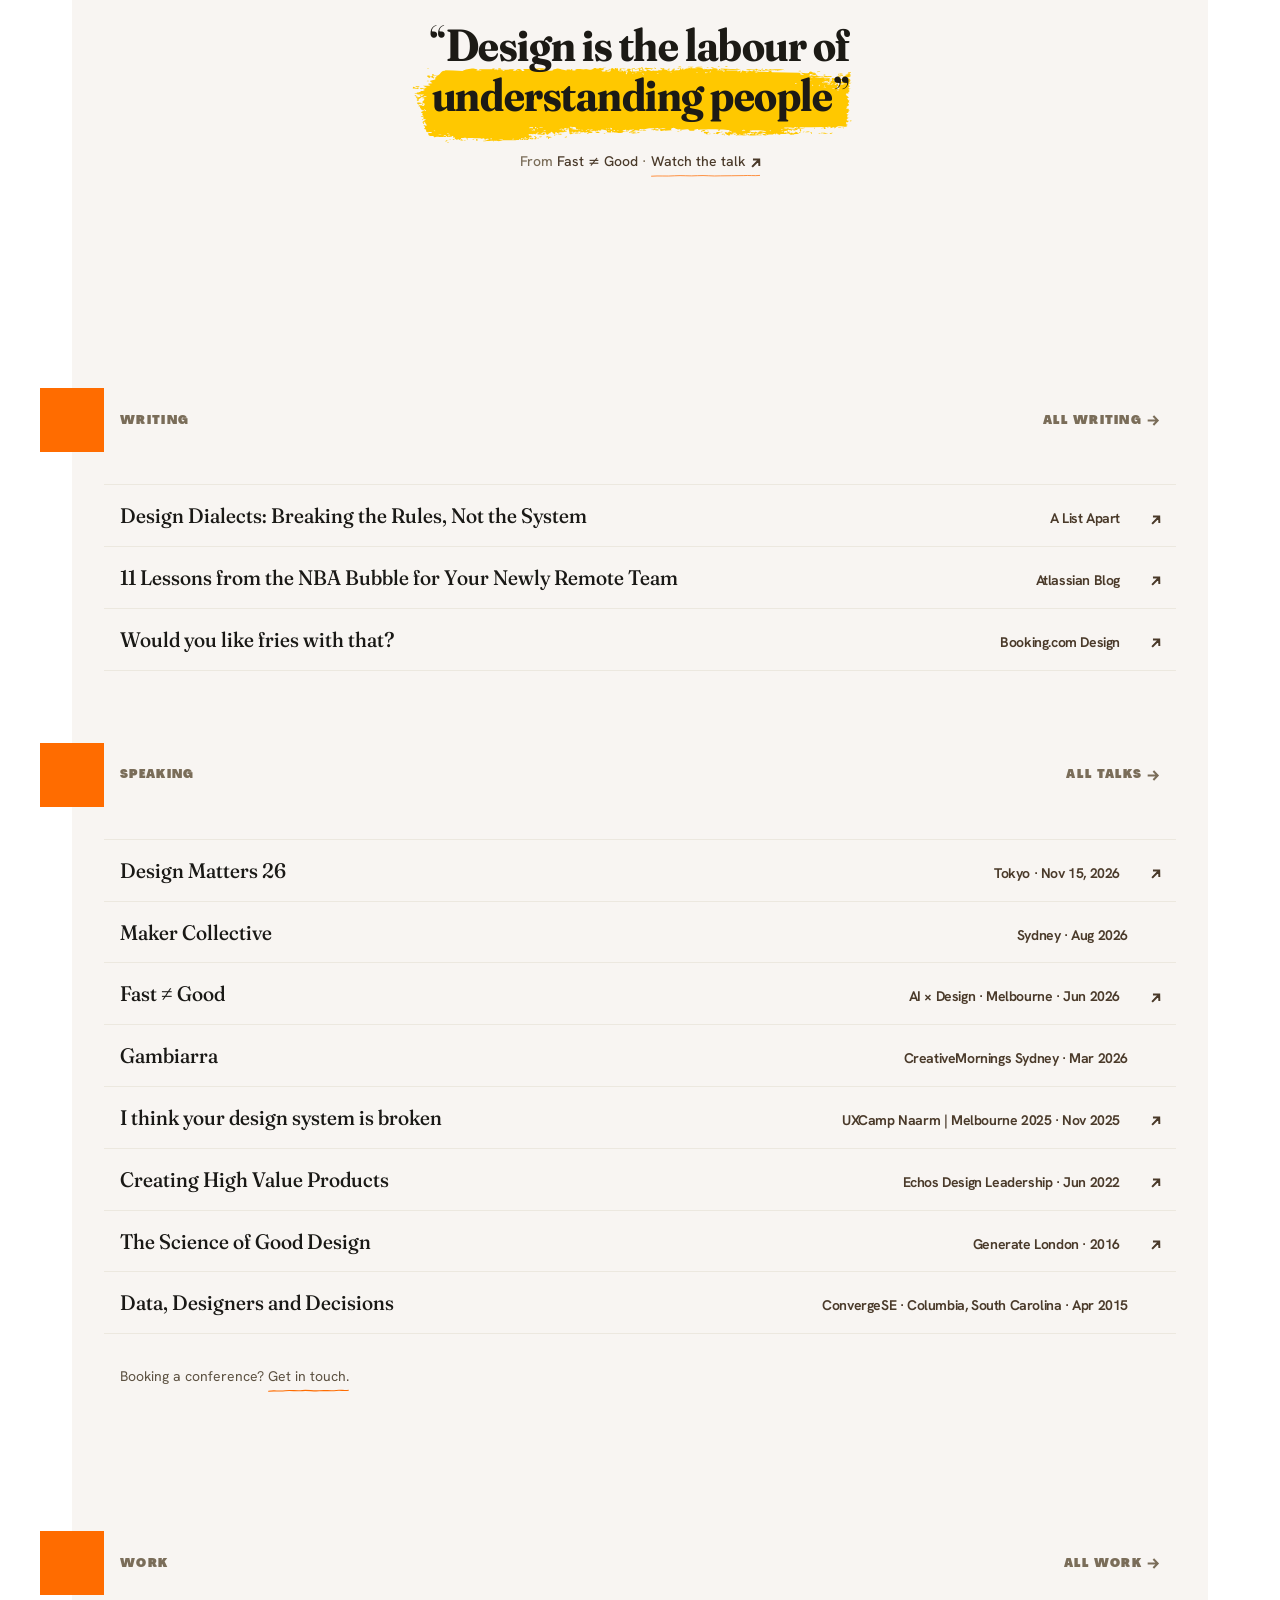
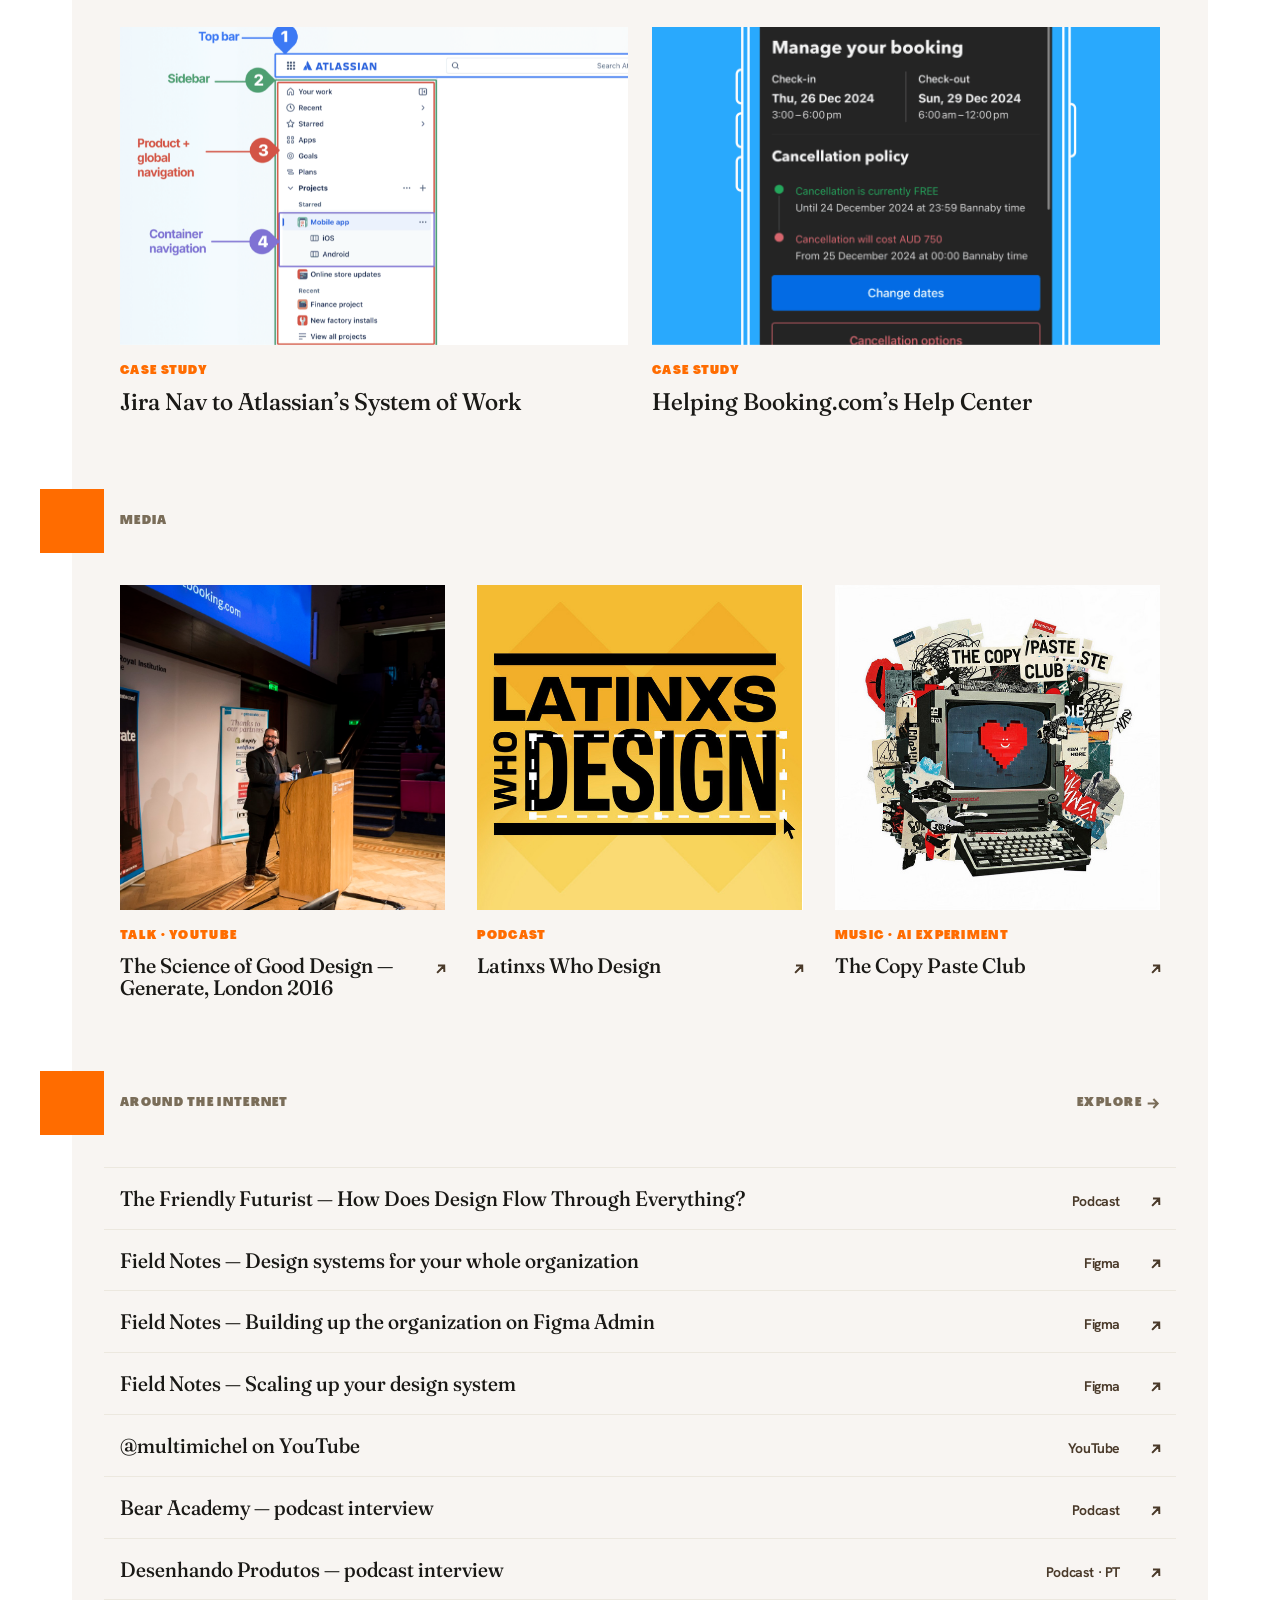
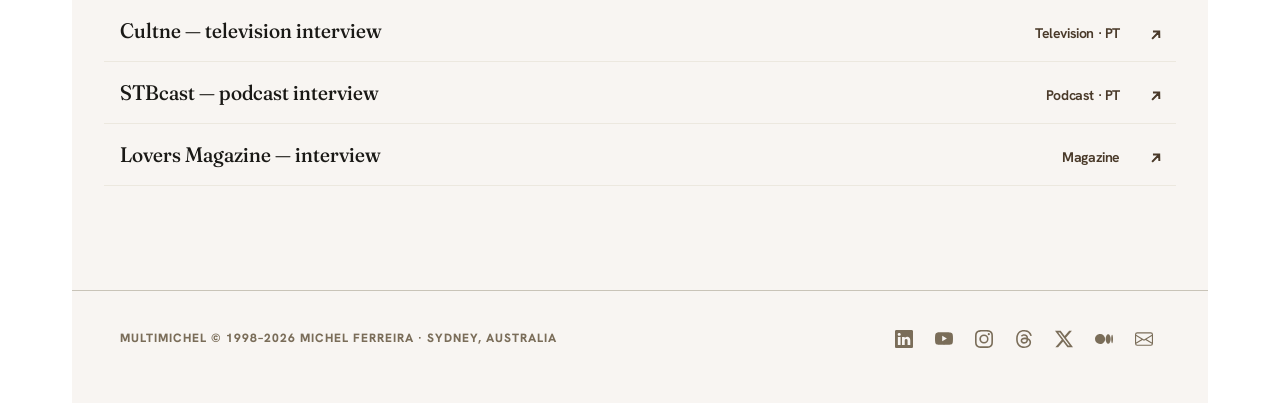
==== commit 970a1c8b: "Use automatic upcoming labels and refresh content cache (index.html)" ====
--- a/index.html
+++ b/index.html
@@ -19,6 +19,45 @@
 <link rel="icon" href="/favicon.svg" type="image/svg+xml">
 <link rel="apple-touch-icon" href="/apple-touch-icon.png">
 <meta name="theme-color" content="#F8F5F2">
+<script type="application/ld+json">
+  {
+    "@context": "https://schema.org",
+    "@type": "Person",
+    "@id": "https://multimichel.com/#michel-ferreira",
+    "name": "Michel Ferreira",
+    "alternateName": "MultiMichel",
+    "url": "https://multimichel.com/",
+    "description": "Brazilian designer, writer, speaker and mentor based in Sydney. Designer Advocate at Figma, making digital products since 1998.",
+    "jobTitle": "Designer Advocate",
+    "worksFor": {
+      "@type": "Organization",
+      "name": "Figma",
+      "url": "https://www.figma.com/"
+    },
+    "homeLocation": {
+      "@type": "Place",
+      "name": "Sydney, Australia"
+    },
+    "knowsAbout": [
+      "Product design",
+      "Design systems",
+      "Design leadership",
+      "Experimentation",
+      "AI-assisted design",
+      "Design education"
+    ],
+    "sameAs": [
+      "https://www.linkedin.com/in/michelpferreira/",
+      "https://www.instagram.com/multimichel/",
+      "https://multimichel.medium.com/",
+      "https://www.youtube.com/@multimichel",
+      "https://dribbble.com/multimichel",
+      "https://mentorcruise.com/mentor/michelferreira/",
+      "https://github.com/multimichel",
+      "https://alistapart.com/author/michelferreira/"
+    ]
+  }
+</script>
 </head>
 <body>
 <a class="skiplink" href="#main">Skip to content</a>
@@ -61,7 +100,7 @@
   <figure class="quote-block">
     <blockquote class="quote"><span class="quote-mark">&ldquo;</span>Design is the labour of <span class="quote-tail"><span class="hl"><img class="hl-mark" src="img/highlight.svg" alt="" aria-hidden="true">understanding people</span><span class="quote-mark">&rdquo;</span></span></blockquote>
     <figcaption class="quote-source">
-      From <cite>Fast &ne; Good</cite> · <a href="https://conffab.com/presentation/fast-≠-good/?gl=5ulxY9lWmOlu" target="_blank" rel="noopener noreferrer">Watch the talk<span class="arrow" aria-hidden="true">↗&#xFE0E;</span></a>
+      From <cite>Fast &ne; Good</cite> · <a href="https://conffab.com/presentation/fast-%E2%89%A0-good/" target="_blank" rel="noopener noreferrer">Watch the talk<span class="arrow" aria-hidden="true">↗&#xFE0E;</span></a>
     </figcaption>
   </figure>
 
@@ -134,7 +173,7 @@
   </nav>
 </footer>
 
-<script src="content.js?v=72"></script>
+<script src="content.js?v=73"></script>
 <script src="nav.js?v=72" defer></script>
 <script src="ink.js?v=72" defer></script>
 <script>
@@ -175,17 +214,18 @@
   // Speaking on Home is an edited selection that tells the ARC — current work
   // deliberately mixed with historical anchors, so the section reads as a long
   // speaking career rather than the Figma era alone. Recency is not the rule
-  // and "pre-2026" is not a hiding rule: an entry appears because it is
-  // upcoming, or because featured:true marks it as an anchor worth showing.
+  // and "pre-2026" is not a hiding rule: an entry appears because its date
+  // is upcoming, or because featured:true marks it as an anchor worth showing.
   // The full history lives in archive.html.
   var speakingFormats = {talk:1, keynote:1, panel:1, workshop:1, webinar:1};
   var talks = MM.items.filter(function(i){
     if (i.type !== "Talk" || !speakingFormats[i.format]) return false;
-    if (i.status === "upcoming") return true;
-    return i.status === "past" && i.featured === true && i.format !== "webinar";
+    if (MM.isUpcoming(i)) return true;
+    return i.featured === true && i.format !== "webinar";
   });
   talks.sort(function(a,b){
-    if ((a.status==="upcoming") !== (b.status==="upcoming")) return a.status==="upcoming" ? -1 : 1;
+    var aUpcoming = MM.isUpcoming(a), bUpcoming = MM.isUpcoming(b);
+    if (aUpcoming !== bUpcoming) return aUpcoming ? -1 : 1;
     return String(b.date).localeCompare(String(a.date));
   });
   // eventName is editorial — rendered exactly as stored, never rebuilt from
@@ -202,7 +242,7 @@
     // Status gets its own line above the title — it is neither part of the
     // title nor part of the metadata sentence. It disappears on its own the
     // moment an event stops being "upcoming".
-    var kicker = i.status==="upcoming" ? '<span class="up">UPCOMING</span>' : null;
+    var kicker = MM.isUpcoming(i) ? '<span class="up">UPCOMING</span>' : null;
     return row(i.url, esc(title), metaParts.filter(Boolean).join(" · "), kicker);
   }).join("");
 
